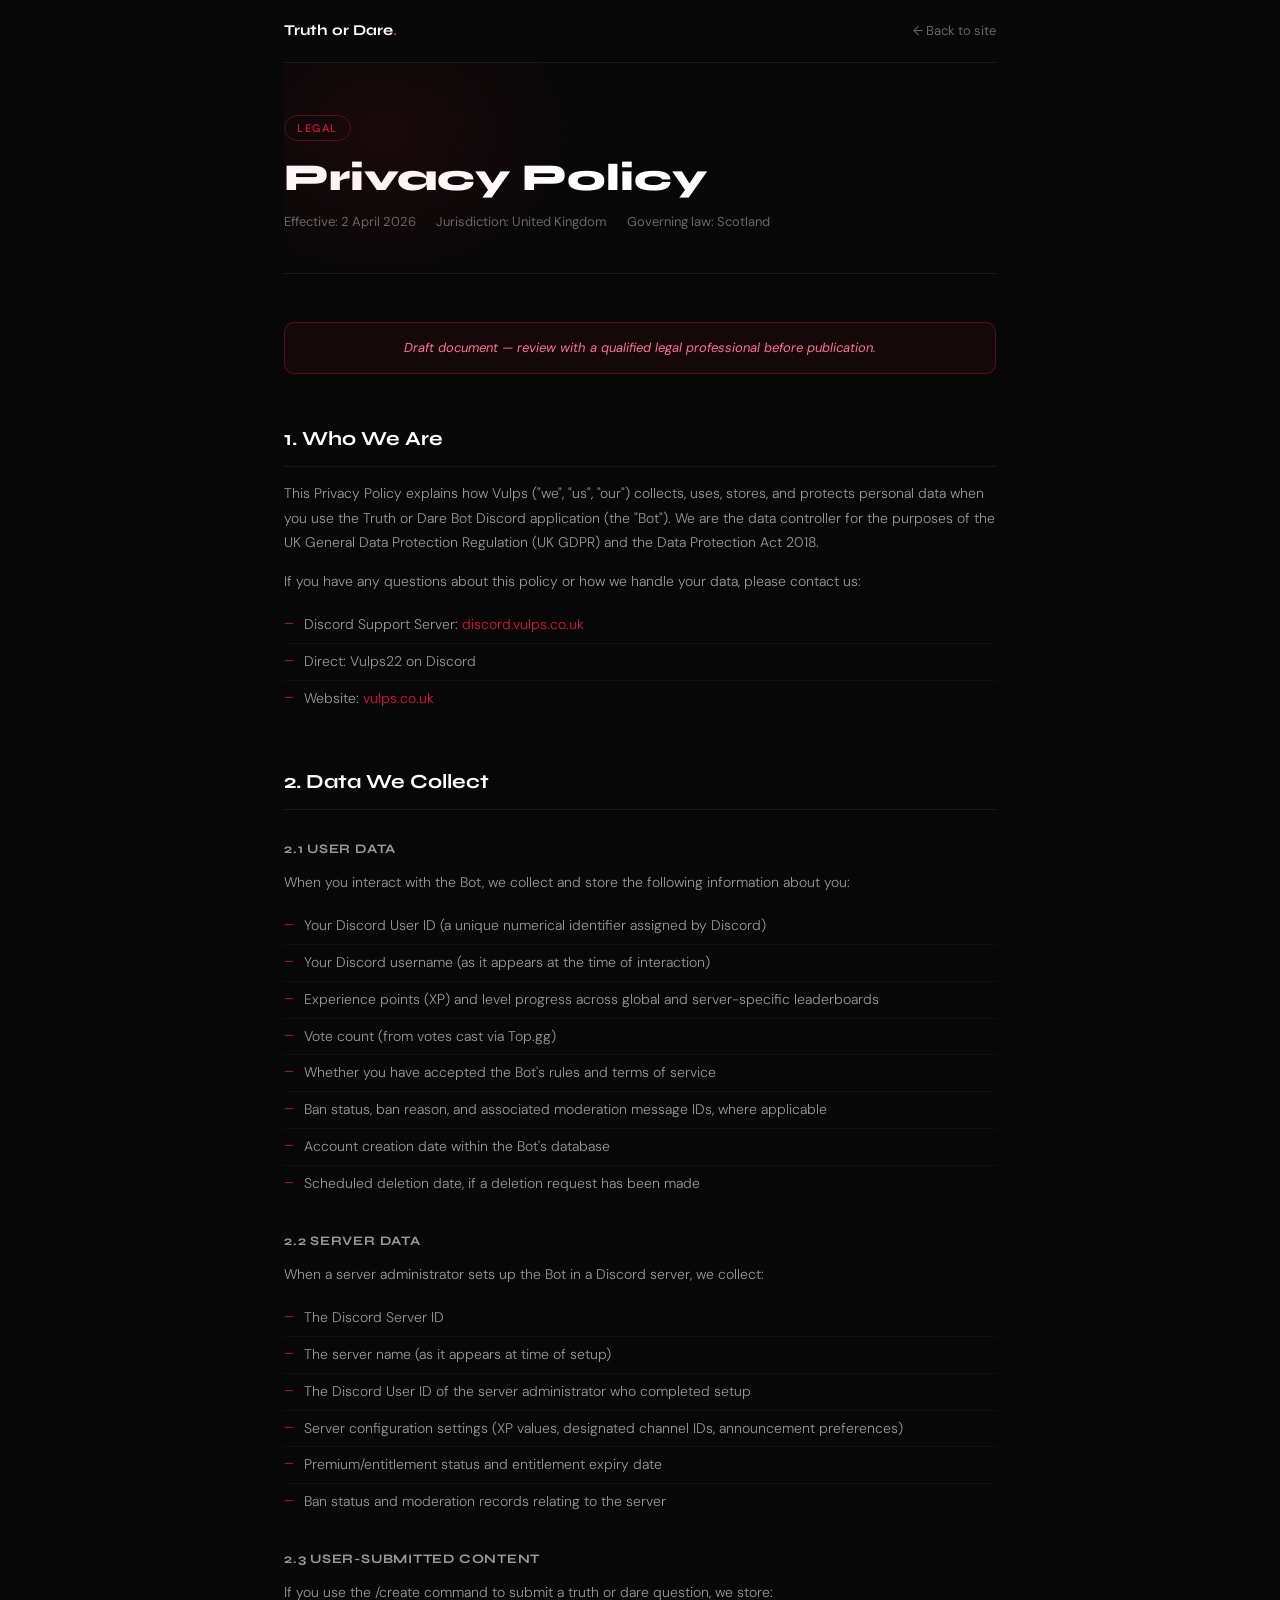
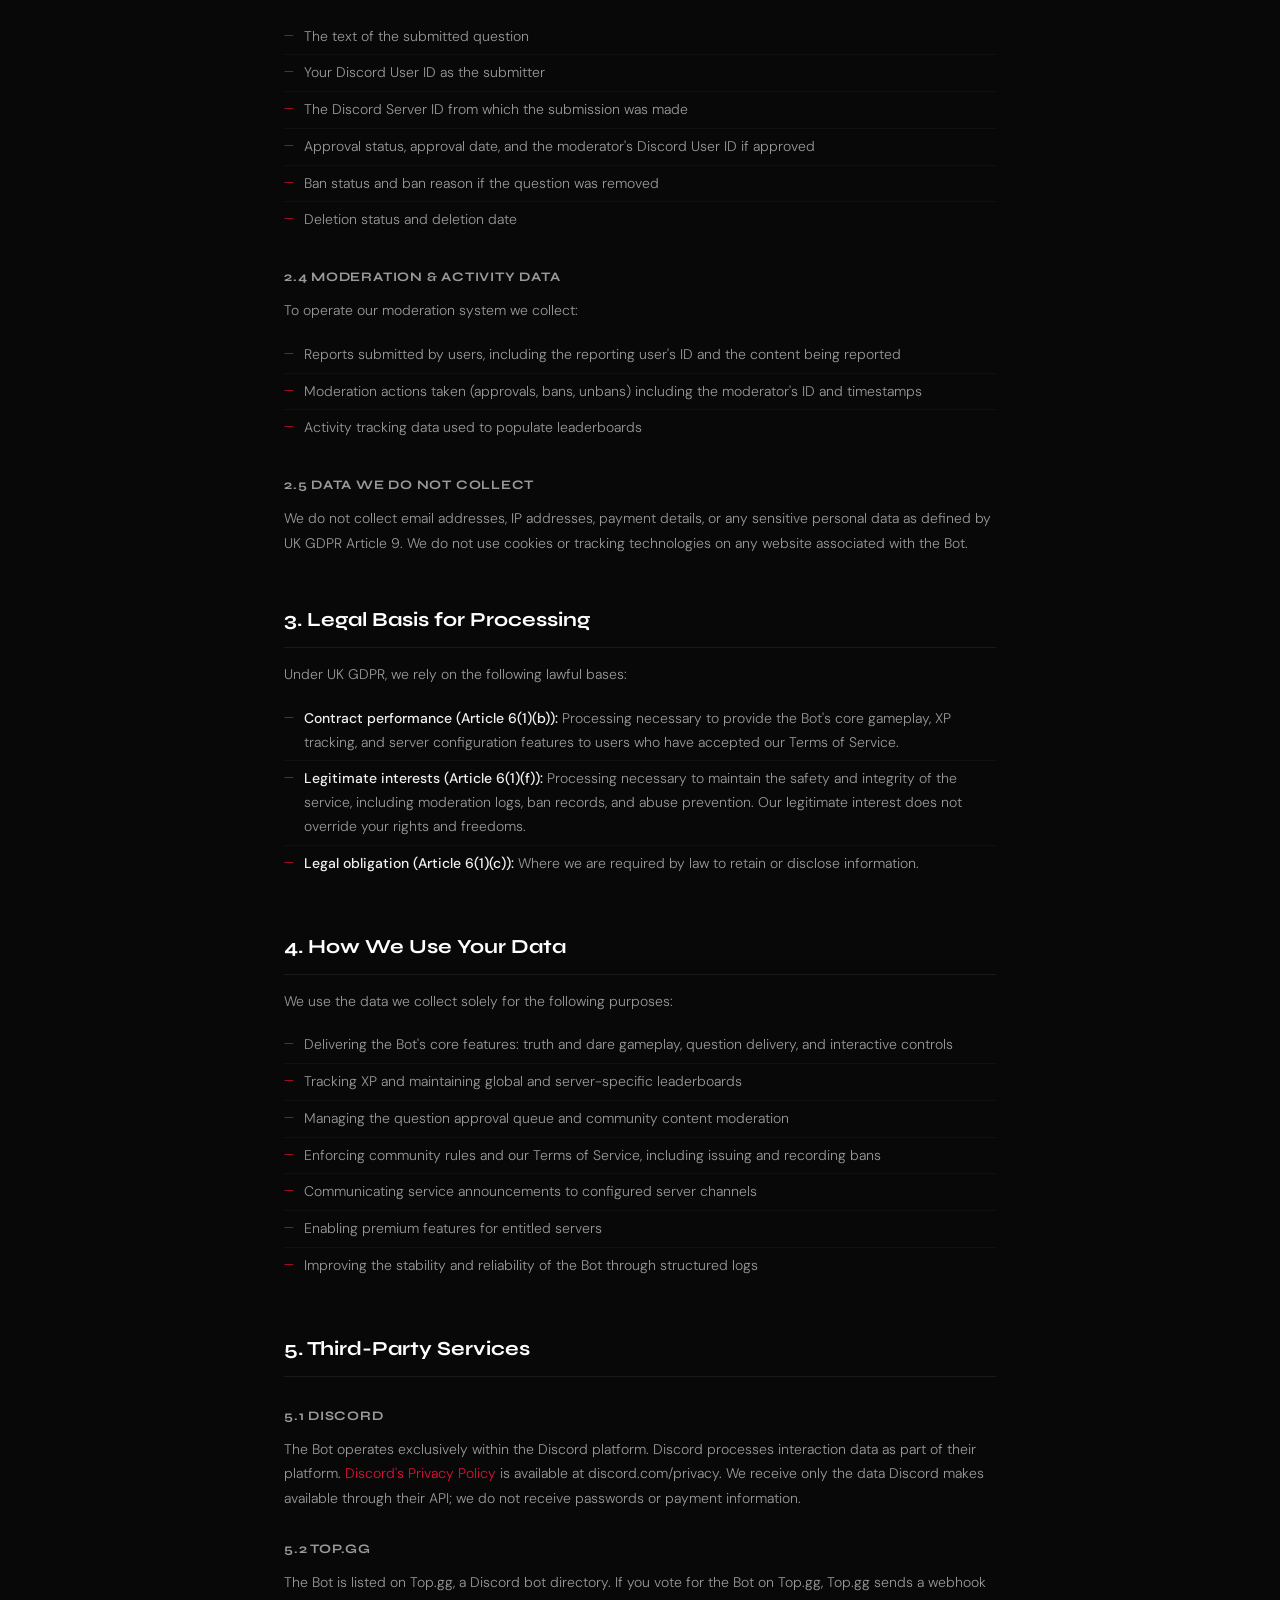
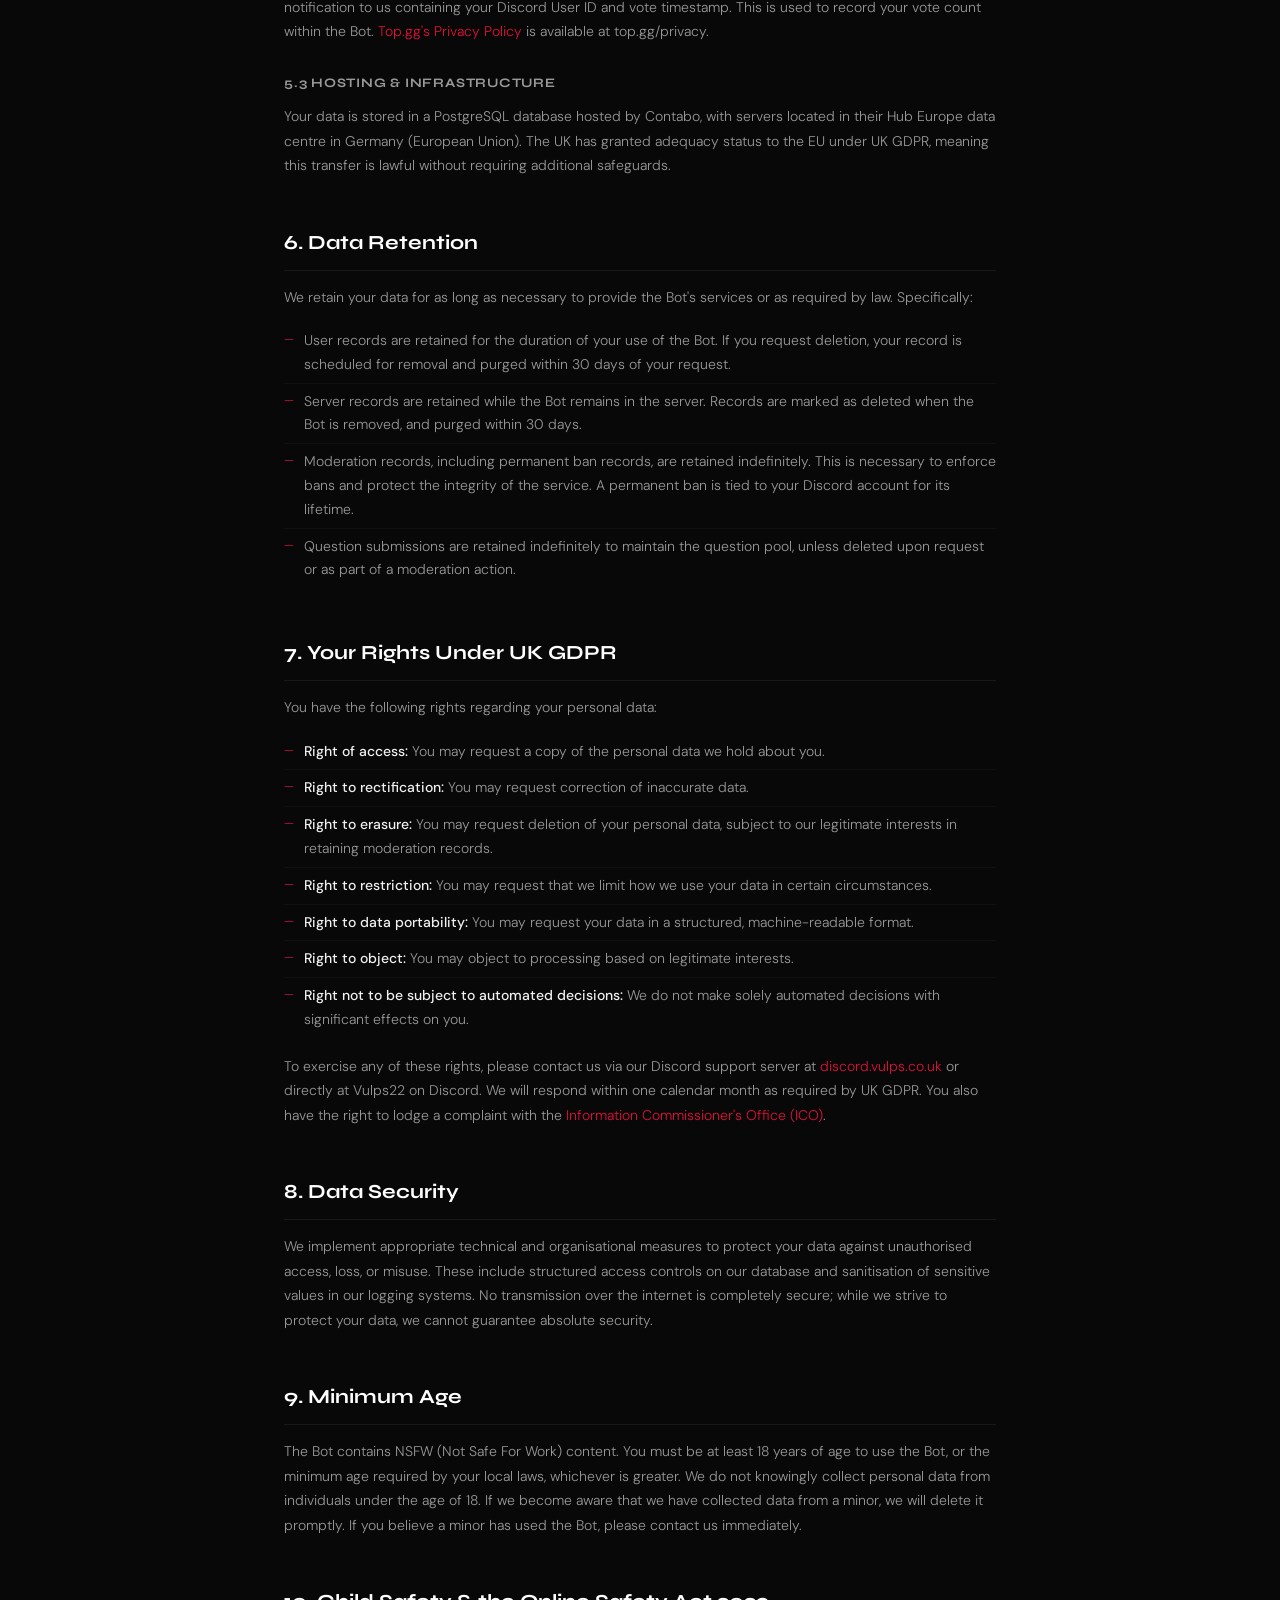
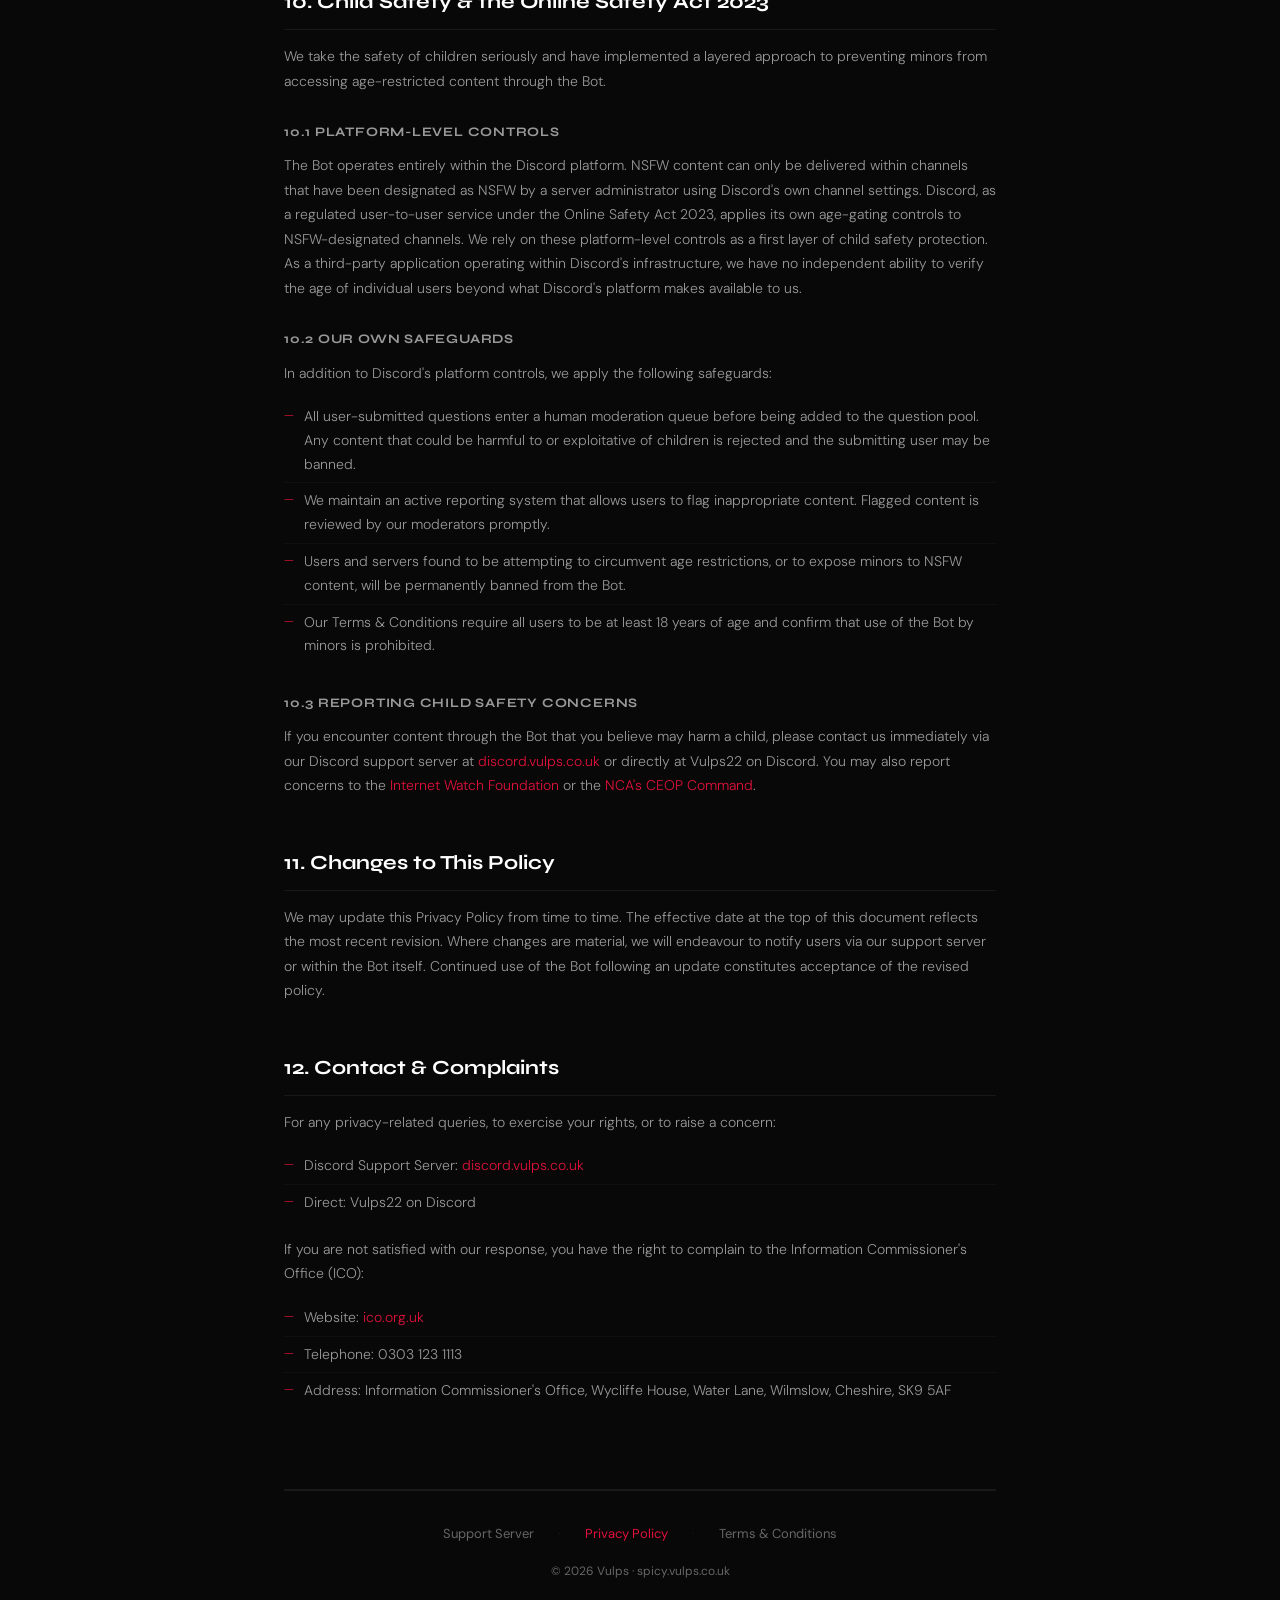
==== privacy.html @ c56537b2 "Create landing page" ====
<!DOCTYPE html>
<html lang="en">
<head>
<meta charset="UTF-8">
<meta name="viewport" content="width=device-width, initial-scale=1.0">
<title>Privacy Policy — Truth or Dare Bot</title>
<meta name="description" content="Privacy Policy for the Truth or Dare Bot Discord application. UK GDPR compliant.">
<link rel="canonical" href="https://spicy.vulps.co.uk/privacy">
<style>
@import url('https://fonts.googleapis.com/css2?family=Syne:wght@400;500;600;700;800&family=DM+Sans:ital,wght@0,300;0,400;0,500;1,300;1,400&display=swap');
:root {
  --red: #e0103a;
  --bg: #080808;
  --surface: #111111;
  --border: rgba(255,255,255,0.07);
  --border-hot: rgba(224,16,58,0.35);
  --text: #f0f0f0;
  --muted: #666;
  --muted2: #999;
}
* { box-sizing: border-box; margin: 0; padding: 0; }
body { background: var(--bg); color: var(--text); font-family: 'DM Sans', sans-serif; font-size: 15px; line-height: 1.7; -webkit-font-smoothing: antialiased; }
.wrap { max-width: 760px; margin: 0 auto; padding: 0 24px; }

/* ── NAV ─────────────────────────────── */
nav {
  border-bottom: 1px solid var(--border);
  padding: 18px 0;
  display: flex;
  align-items: center;
  justify-content: space-between;
}
.nav-brand { font-family: 'Syne', sans-serif; font-size: 15px; font-weight: 700; color: #fff; text-decoration: none; }
.nav-brand span { color: var(--red); }
.nav-back { font-size: 13px; color: var(--muted); text-decoration: none; transition: color 0.15s; }
.nav-back:hover { color: var(--red); }

/* ── PAGE HEADER ─────────────────────── */
.page-header {
  padding: 52px 0 40px;
  border-bottom: 1px solid var(--border);
  margin-bottom: 48px;
  position: relative;
  overflow: hidden;
}
.page-header::before {
  content: '';
  position: absolute;
  top: -80px; left: -100px;
  width: 400px; height: 300px;
  background: radial-gradient(ellipse, rgba(224,16,58,0.08) 0%, transparent 70%);
  pointer-events: none;
}
.page-eyebrow {
  display: inline-block;
  font-size: 11px;
  font-weight: 500;
  letter-spacing: 0.14em;
  text-transform: uppercase;
  color: var(--red);
  border: 1px solid var(--border-hot);
  padding: 3px 12px;
  border-radius: 20px;
  margin-bottom: 16px;
}
.page-header h1 {
  font-family: 'Syne', sans-serif;
  font-size: clamp(26px, 4vw, 38px);
  font-weight: 800;
  color: #fff;
  line-height: 1.1;
  margin-bottom: 12px;
}
.page-meta {
  display: flex;
  flex-wrap: wrap;
  gap: 8px 20px;
  font-size: 13px;
  color: var(--muted);
}
.page-meta span { display: flex; align-items: center; gap: 6px; }

/* ── POLICY CONTENT ──────────────────── */
.policy-body { padding-bottom: 64px; }

.policy-body h2 {
  font-family: 'Syne', sans-serif;
  font-size: 20px;
  font-weight: 700;
  color: #fff;
  margin: 48px 0 14px;
  padding-bottom: 10px;
  border-bottom: 1px solid var(--border);
}
.policy-body h3 {
  font-family: 'Syne', sans-serif;
  font-size: 15px;
  font-weight: 700;
  color: var(--muted2);
  margin: 28px 0 10px;
  text-transform: uppercase;
  letter-spacing: 0.06em;
  font-size: 13px;
}
.policy-body p {
  font-size: 14px;
  color: var(--muted2);
  line-height: 1.75;
  font-weight: 300;
  margin-bottom: 14px;
}
.policy-body ul {
  margin: 0 0 16px 0;
  padding: 0;
  list-style: none;
}
.policy-body ul li {
  font-size: 14px;
  color: var(--muted2);
  line-height: 1.7;
  font-weight: 300;
  padding: 6px 0 6px 20px;
  border-bottom: 1px solid rgba(255,255,255,0.03);
  position: relative;
}
.policy-body ul li:last-child { border-bottom: none; }
.policy-body ul li::before {
  content: '—';
  position: absolute;
  left: 0;
  color: var(--red);
  font-size: 12px;
}
.policy-body a { color: var(--red); text-decoration: none; }
.policy-body a:hover { text-decoration: underline; }
.policy-body strong { color: var(--text); font-weight: 500; }

.info-box {
  background: var(--surface);
  border: 1px solid var(--border);
  border-left: 3px solid var(--red);
  border-radius: 0 10px 10px 0;
  padding: 16px 20px;
  margin: 24px 0;
}
.info-box p { margin: 0; font-size: 13px; }

.draft-notice {
  background: rgba(224,16,58,0.06);
  border: 1px solid var(--border-hot);
  border-radius: 10px;
  padding: 14px 20px;
  margin-bottom: 40px;
  font-size: 13px;
  color: #ff7090;
  text-align: center;
  font-style: italic;
}

/* ── FOOTER ───────────────────────────── */
footer { border-top: 1px solid var(--border); padding: 32px 0; text-align: center; }
.footer-links { display: flex; justify-content: center; align-items: center; flex-wrap: wrap; gap: 8px 24px; margin-bottom: 16px; }
.footer-links a { font-size: 13px; color: var(--muted); text-decoration: none; transition: color 0.15s; }
.footer-links a:hover { color: var(--red); }
.footer-links a.active { color: var(--red); }
.footer-links .sep { color: var(--border); font-size: 13px; }
.footer-copy { font-size: 12px; color: var(--muted); }
.footer-copy a { color: var(--muted); text-decoration: none; }
.footer-copy a:hover { color: var(--red); }

@media (max-width: 640px) {
  .page-header { padding: 36px 0 28px; }
  .footer-links { gap: 8px 16px; }
}
</style>
</head>
<body>
<div class="wrap">

<nav>
  <a href="/" class="nav-brand">Truth or Dare<span>.</span></a>
  <a href="/" class="nav-back">← Back to site</a>
</nav>

<div class="page-header">
  <div class="page-eyebrow">Legal</div>
  <h1>Privacy Policy</h1>
  <div class="page-meta">
    <span>Effective: 2 April 2026</span>
    <span>Jurisdiction: United Kingdom</span>
    <span>Governing law: Scotland</span>
  </div>
</div>

<div class="policy-body">

  <div class="draft-notice">Draft document — review with a qualified legal professional before publication.</div>

  <h2>1. Who We Are</h2>
  <p>This Privacy Policy explains how Vulps ("we", "us", "our") collects, uses, stores, and protects personal data when you use the Truth or Dare Bot Discord application (the "Bot"). We are the data controller for the purposes of the UK General Data Protection Regulation (UK GDPR) and the Data Protection Act 2018.</p>
  <p>If you have any questions about this policy or how we handle your data, please contact us:</p>
  <ul>
    <li>Discord Support Server: <a href="https://discord.vulps.co.uk">discord.vulps.co.uk</a></li>
    <li>Direct: Vulps22 on Discord</li>
    <li>Website: <a href="https://vulps.co.uk">vulps.co.uk</a></li>
  </ul>

  <h2>2. Data We Collect</h2>

  <h3>2.1 User Data</h3>
  <p>When you interact with the Bot, we collect and store the following information about you:</p>
  <ul>
    <li>Your Discord User ID (a unique numerical identifier assigned by Discord)</li>
    <li>Your Discord username (as it appears at the time of interaction)</li>
    <li>Experience points (XP) and level progress across global and server-specific leaderboards</li>
    <li>Vote count (from votes cast via Top.gg)</li>
    <li>Whether you have accepted the Bot's rules and terms of service</li>
    <li>Ban status, ban reason, and associated moderation message IDs, where applicable</li>
    <li>Account creation date within the Bot's database</li>
    <li>Scheduled deletion date, if a deletion request has been made</li>
  </ul>

  <h3>2.2 Server Data</h3>
  <p>When a server administrator sets up the Bot in a Discord server, we collect:</p>
  <ul>
    <li>The Discord Server ID</li>
    <li>The server name (as it appears at time of setup)</li>
    <li>The Discord User ID of the server administrator who completed setup</li>
    <li>Server configuration settings (XP values, designated channel IDs, announcement preferences)</li>
    <li>Premium/entitlement status and entitlement expiry date</li>
    <li>Ban status and moderation records relating to the server</li>
  </ul>

  <h3>2.3 User-Submitted Content</h3>
  <p>If you use the /create command to submit a truth or dare question, we store:</p>
  <ul>
    <li>The text of the submitted question</li>
    <li>Your Discord User ID as the submitter</li>
    <li>The Discord Server ID from which the submission was made</li>
    <li>Approval status, approval date, and the moderator's Discord User ID if approved</li>
    <li>Ban status and ban reason if the question was removed</li>
    <li>Deletion status and deletion date</li>
  </ul>

  <h3>2.4 Moderation &amp; Activity Data</h3>
  <p>To operate our moderation system we collect:</p>
  <ul>
    <li>Reports submitted by users, including the reporting user's ID and the content being reported</li>
    <li>Moderation actions taken (approvals, bans, unbans) including the moderator's ID and timestamps</li>
    <li>Activity tracking data used to populate leaderboards</li>
  </ul>

  <h3>2.5 Data We Do Not Collect</h3>
  <p>We do not collect email addresses, IP addresses, payment details, or any sensitive personal data as defined by UK GDPR Article 9. We do not use cookies or tracking technologies on any website associated with the Bot.</p>

  <h2>3. Legal Basis for Processing</h2>
  <p>Under UK GDPR, we rely on the following lawful bases:</p>
  <ul>
    <li><strong>Contract performance (Article 6(1)(b)):</strong> Processing necessary to provide the Bot's core gameplay, XP tracking, and server configuration features to users who have accepted our Terms of Service.</li>
    <li><strong>Legitimate interests (Article 6(1)(f)):</strong> Processing necessary to maintain the safety and integrity of the service, including moderation logs, ban records, and abuse prevention. Our legitimate interest does not override your rights and freedoms.</li>
    <li><strong>Legal obligation (Article 6(1)(c)):</strong> Where we are required by law to retain or disclose information.</li>
  </ul>

  <h2>4. How We Use Your Data</h2>
  <p>We use the data we collect solely for the following purposes:</p>
  <ul>
    <li>Delivering the Bot's core features: truth and dare gameplay, question delivery, and interactive controls</li>
    <li>Tracking XP and maintaining global and server-specific leaderboards</li>
    <li>Managing the question approval queue and community content moderation</li>
    <li>Enforcing community rules and our Terms of Service, including issuing and recording bans</li>
    <li>Communicating service announcements to configured server channels</li>
    <li>Enabling premium features for entitled servers</li>
    <li>Improving the stability and reliability of the Bot through structured logs</li>
  </ul>

  <h2>5. Third-Party Services</h2>

  <h3>5.1 Discord</h3>
  <p>The Bot operates exclusively within the Discord platform. Discord processes interaction data as part of their platform. <a href="https://discord.com/privacy">Discord's Privacy Policy</a> is available at discord.com/privacy. We receive only the data Discord makes available through their API; we do not receive passwords or payment information.</p>

  <h3>5.2 Top.gg</h3>
  <p>The Bot is listed on Top.gg, a Discord bot directory. If you vote for the Bot on Top.gg, Top.gg sends a webhook notification to us containing your Discord User ID and vote timestamp. This is used to record your vote count within the Bot. <a href="https://top.gg/privacy">Top.gg's Privacy Policy</a> is available at top.gg/privacy.</p>

  <h3>5.3 Hosting &amp; Infrastructure</h3>
  <p>Your data is stored in a PostgreSQL database hosted by Contabo, with servers located in their Hub Europe data centre in Germany (European Union). The UK has granted adequacy status to the EU under UK GDPR, meaning this transfer is lawful without requiring additional safeguards.</p>

  <h2>6. Data Retention</h2>
  <p>We retain your data for as long as necessary to provide the Bot's services or as required by law. Specifically:</p>
  <ul>
    <li>User records are retained for the duration of your use of the Bot. If you request deletion, your record is scheduled for removal and purged within 30 days of your request.</li>
    <li>Server records are retained while the Bot remains in the server. Records are marked as deleted when the Bot is removed, and purged within 30 days.</li>
    <li>Moderation records, including permanent ban records, are retained indefinitely. This is necessary to enforce bans and protect the integrity of the service. A permanent ban is tied to your Discord account for its lifetime.</li>
    <li>Question submissions are retained indefinitely to maintain the question pool, unless deleted upon request or as part of a moderation action.</li>
  </ul>

  <h2>7. Your Rights Under UK GDPR</h2>
  <p>You have the following rights regarding your personal data:</p>
  <ul>
    <li><strong>Right of access:</strong> You may request a copy of the personal data we hold about you.</li>
    <li><strong>Right to rectification:</strong> You may request correction of inaccurate data.</li>
    <li><strong>Right to erasure:</strong> You may request deletion of your personal data, subject to our legitimate interests in retaining moderation records.</li>
    <li><strong>Right to restriction:</strong> You may request that we limit how we use your data in certain circumstances.</li>
    <li><strong>Right to data portability:</strong> You may request your data in a structured, machine-readable format.</li>
    <li><strong>Right to object:</strong> You may object to processing based on legitimate interests.</li>
    <li><strong>Right not to be subject to automated decisions:</strong> We do not make solely automated decisions with significant effects on you.</li>
  </ul>
  <p>To exercise any of these rights, please contact us via our Discord support server at <a href="https://discord.vulps.co.uk">discord.vulps.co.uk</a> or directly at Vulps22 on Discord. We will respond within one calendar month as required by UK GDPR. You also have the right to lodge a complaint with the <a href="https://ico.org.uk">Information Commissioner's Office (ICO)</a>.</p>

  <h2>8. Data Security</h2>
  <p>We implement appropriate technical and organisational measures to protect your data against unauthorised access, loss, or misuse. These include structured access controls on our database and sanitisation of sensitive values in our logging systems. No transmission over the internet is completely secure; while we strive to protect your data, we cannot guarantee absolute security.</p>

  <h2>9. Minimum Age</h2>
  <p>The Bot contains NSFW (Not Safe For Work) content. You must be at least 18 years of age to use the Bot, or the minimum age required by your local laws, whichever is greater. We do not knowingly collect personal data from individuals under the age of 18. If we become aware that we have collected data from a minor, we will delete it promptly. If you believe a minor has used the Bot, please contact us immediately.</p>

  <h2>10. Child Safety &amp; the Online Safety Act 2023</h2>
  <p>We take the safety of children seriously and have implemented a layered approach to preventing minors from accessing age-restricted content through the Bot.</p>

  <h3>10.1 Platform-Level Controls</h3>
  <p>The Bot operates entirely within the Discord platform. NSFW content can only be delivered within channels that have been designated as NSFW by a server administrator using Discord's own channel settings. Discord, as a regulated user-to-user service under the Online Safety Act 2023, applies its own age-gating controls to NSFW-designated channels. We rely on these platform-level controls as a first layer of child safety protection. As a third-party application operating within Discord's infrastructure, we have no independent ability to verify the age of individual users beyond what Discord's platform makes available to us.</p>

  <h3>10.2 Our Own Safeguards</h3>
  <p>In addition to Discord's platform controls, we apply the following safeguards:</p>
  <ul>
    <li>All user-submitted questions enter a human moderation queue before being added to the question pool. Any content that could be harmful to or exploitative of children is rejected and the submitting user may be banned.</li>
    <li>We maintain an active reporting system that allows users to flag inappropriate content. Flagged content is reviewed by our moderators promptly.</li>
    <li>Users and servers found to be attempting to circumvent age restrictions, or to expose minors to NSFW content, will be permanently banned from the Bot.</li>
    <li>Our Terms &amp; Conditions require all users to be at least 18 years of age and confirm that use of the Bot by minors is prohibited.</li>
  </ul>

  <h3>10.3 Reporting Child Safety Concerns</h3>
  <p>If you encounter content through the Bot that you believe may harm a child, please contact us immediately via our Discord support server at <a href="https://discord.vulps.co.uk">discord.vulps.co.uk</a> or directly at Vulps22 on Discord. You may also report concerns to the <a href="https://www.iwf.org.uk">Internet Watch Foundation</a> or the <a href="https://www.ceop.police.uk">NCA's CEOP Command</a>.</p>

  <h2>11. Changes to This Policy</h2>
  <p>We may update this Privacy Policy from time to time. The effective date at the top of this document reflects the most recent revision. Where changes are material, we will endeavour to notify users via our support server or within the Bot itself. Continued use of the Bot following an update constitutes acceptance of the revised policy.</p>

  <h2>12. Contact &amp; Complaints</h2>
  <p>For any privacy-related queries, to exercise your rights, or to raise a concern:</p>
  <ul>
    <li>Discord Support Server: <a href="https://discord.vulps.co.uk">discord.vulps.co.uk</a></li>
    <li>Direct: Vulps22 on Discord</li>
  </ul>
  <p>If you are not satisfied with our response, you have the right to complain to the Information Commissioner's Office (ICO):</p>
  <ul>
    <li>Website: <a href="https://ico.org.uk">ico.org.uk</a></li>
    <li>Telephone: 0303 123 1113</li>
    <li>Address: Information Commissioner's Office, Wycliffe House, Water Lane, Wilmslow, Cheshire, SK9 5AF</li>
  </ul>

</div><!-- /policy-body -->

<div style="height:1px;background:var(--border);"></div>

<footer>
  <div class="footer-links">
    <a href="https://discord.vulps.co.uk">Support Server</a>
    <span class="sep">·</span>
    <a href="/privacy" class="active">Privacy Policy</a>
    <span class="sep">·</span>
    <a href="/terms">Terms &amp; Conditions</a>
  </div>
  <div class="footer-copy">&copy; 2026 <a href="https://vulps.co.uk">Vulps</a> · <a href="https://spicy.vulps.co.uk">spicy.vulps.co.uk</a></div>
</footer>

</div><!-- /wrap -->
</body>
</html>
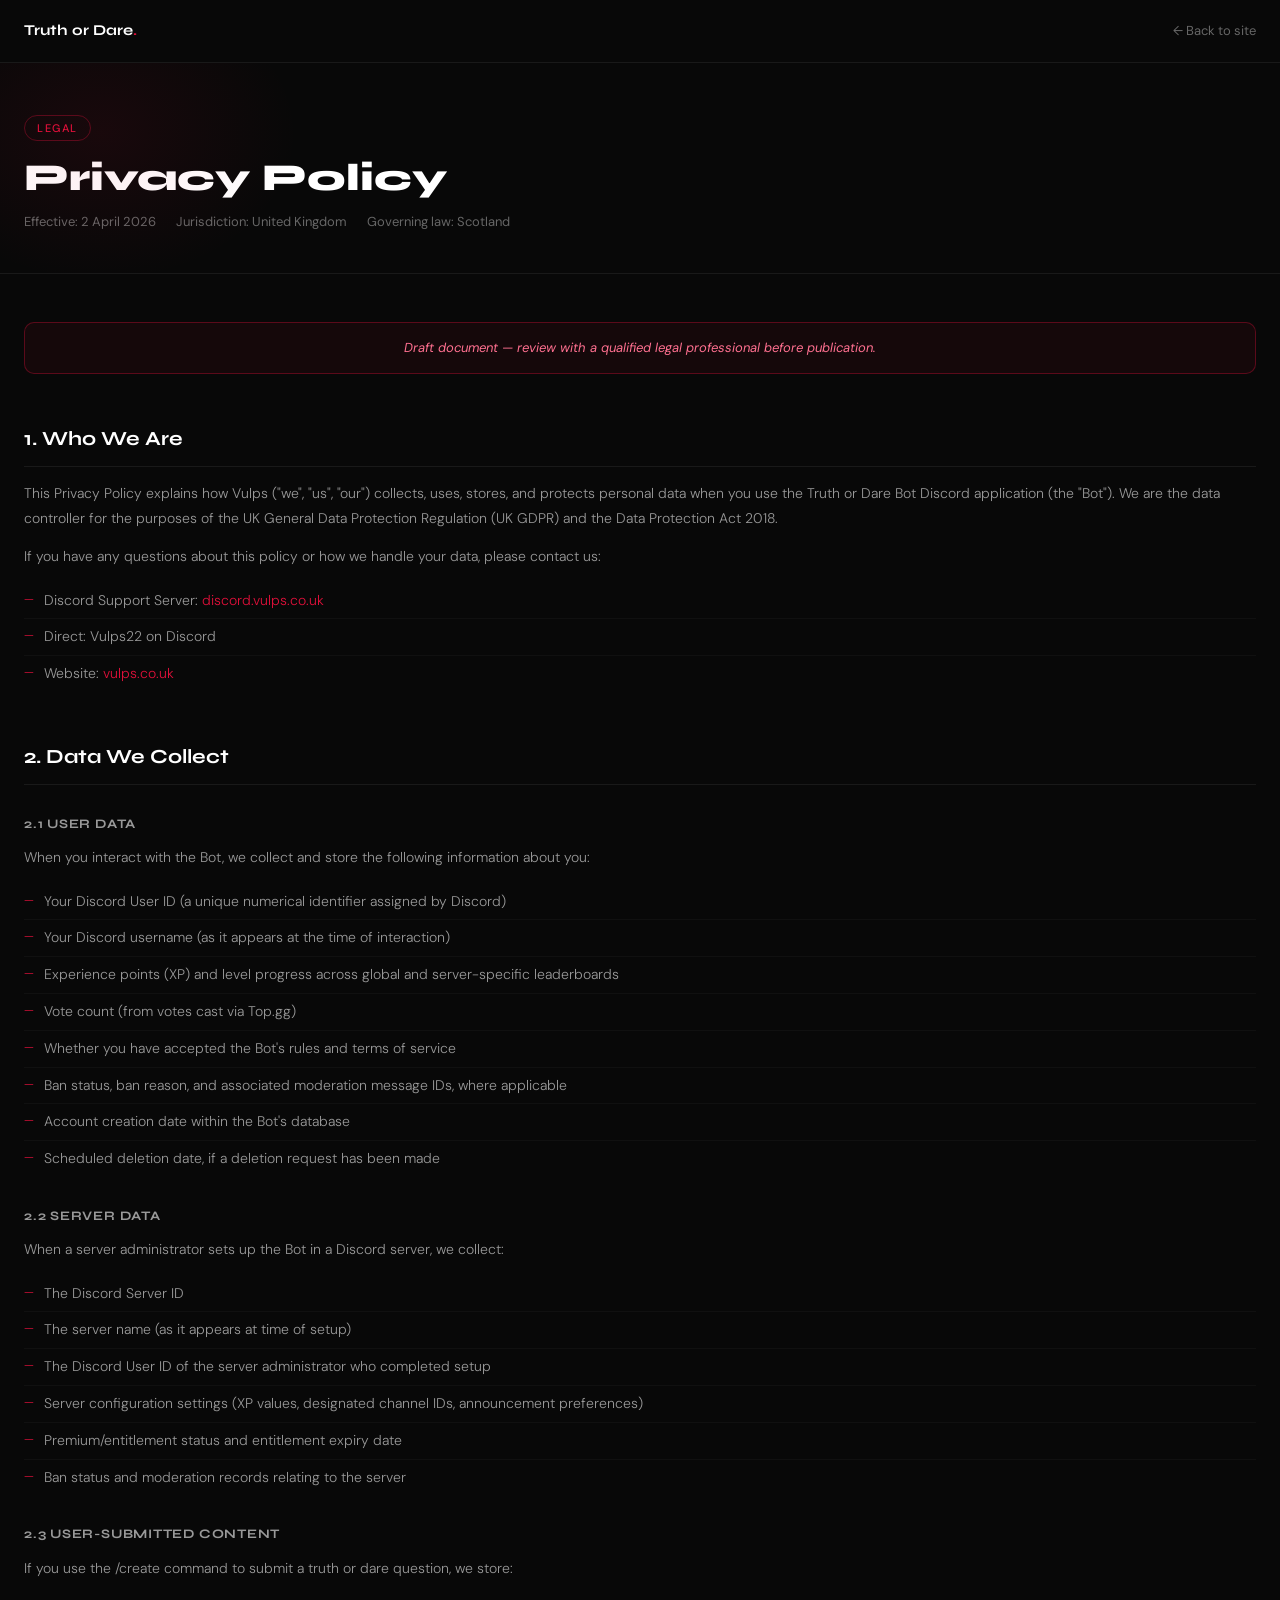
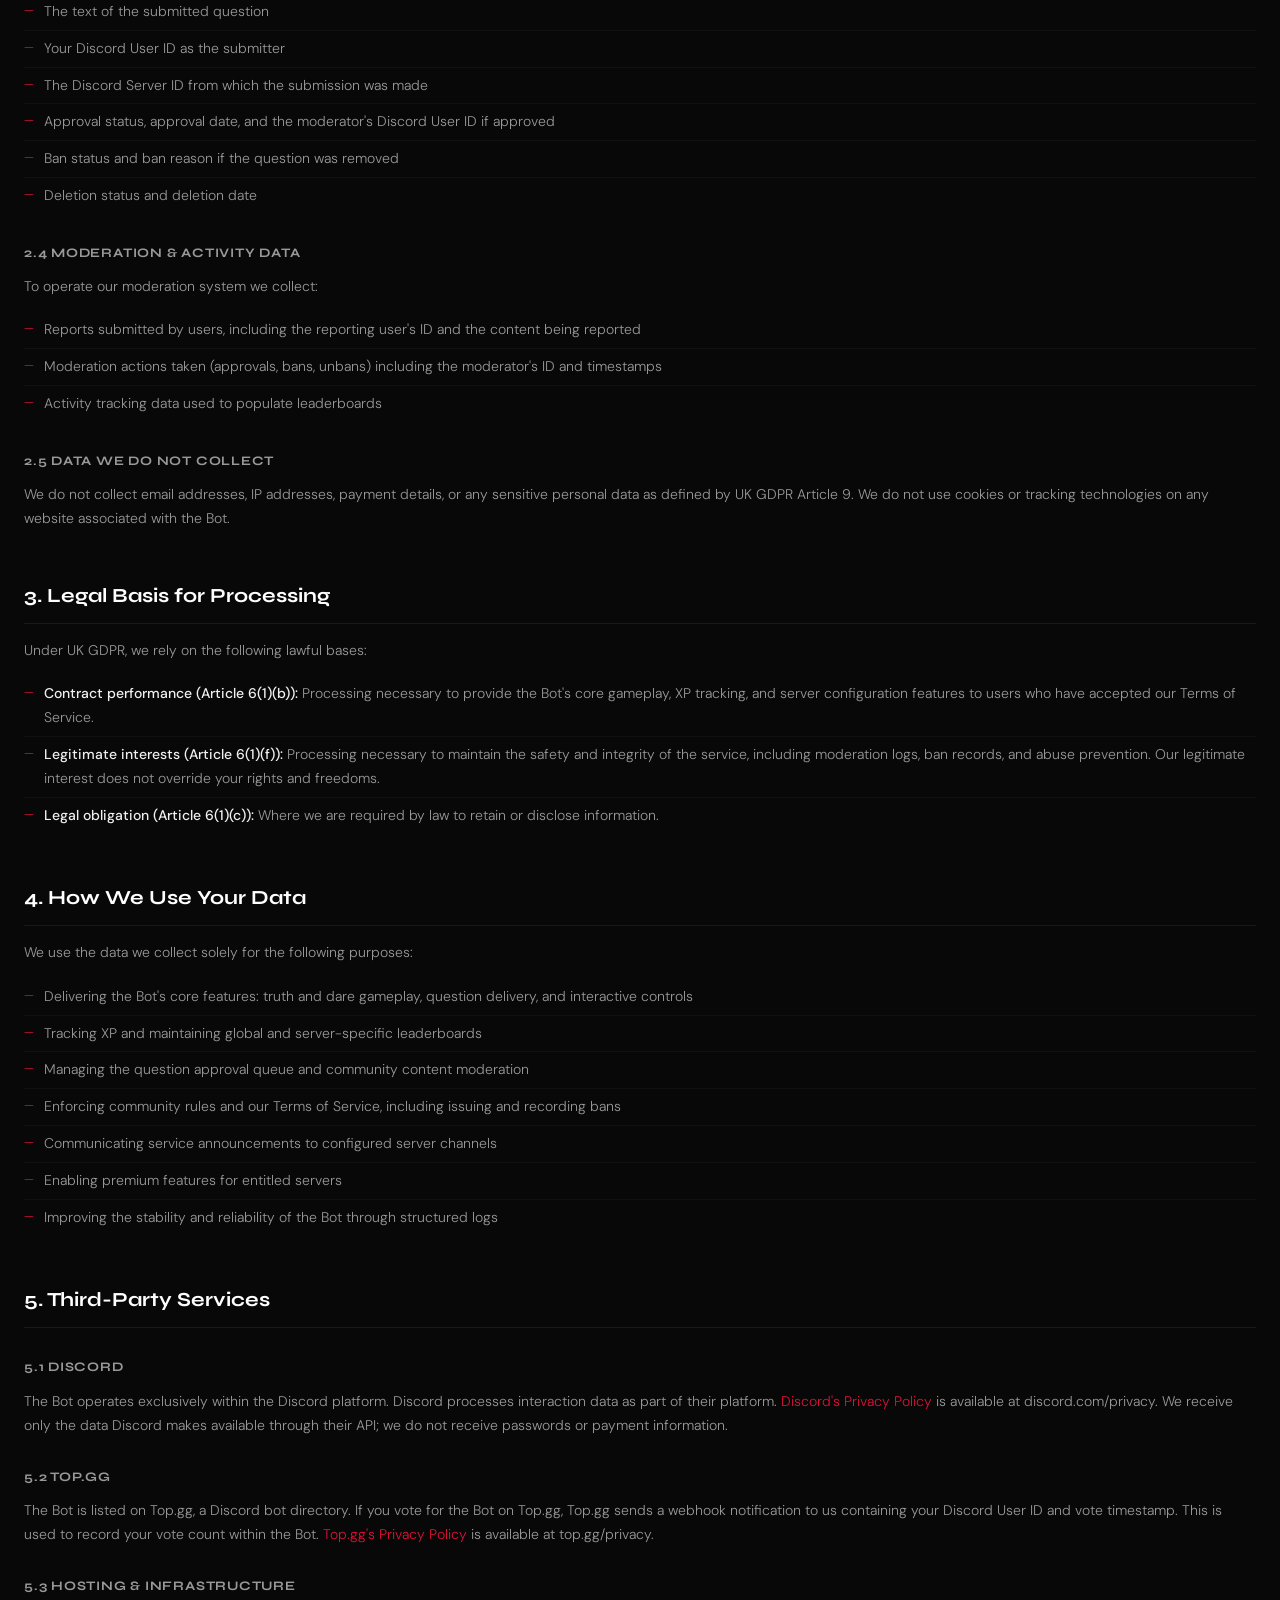
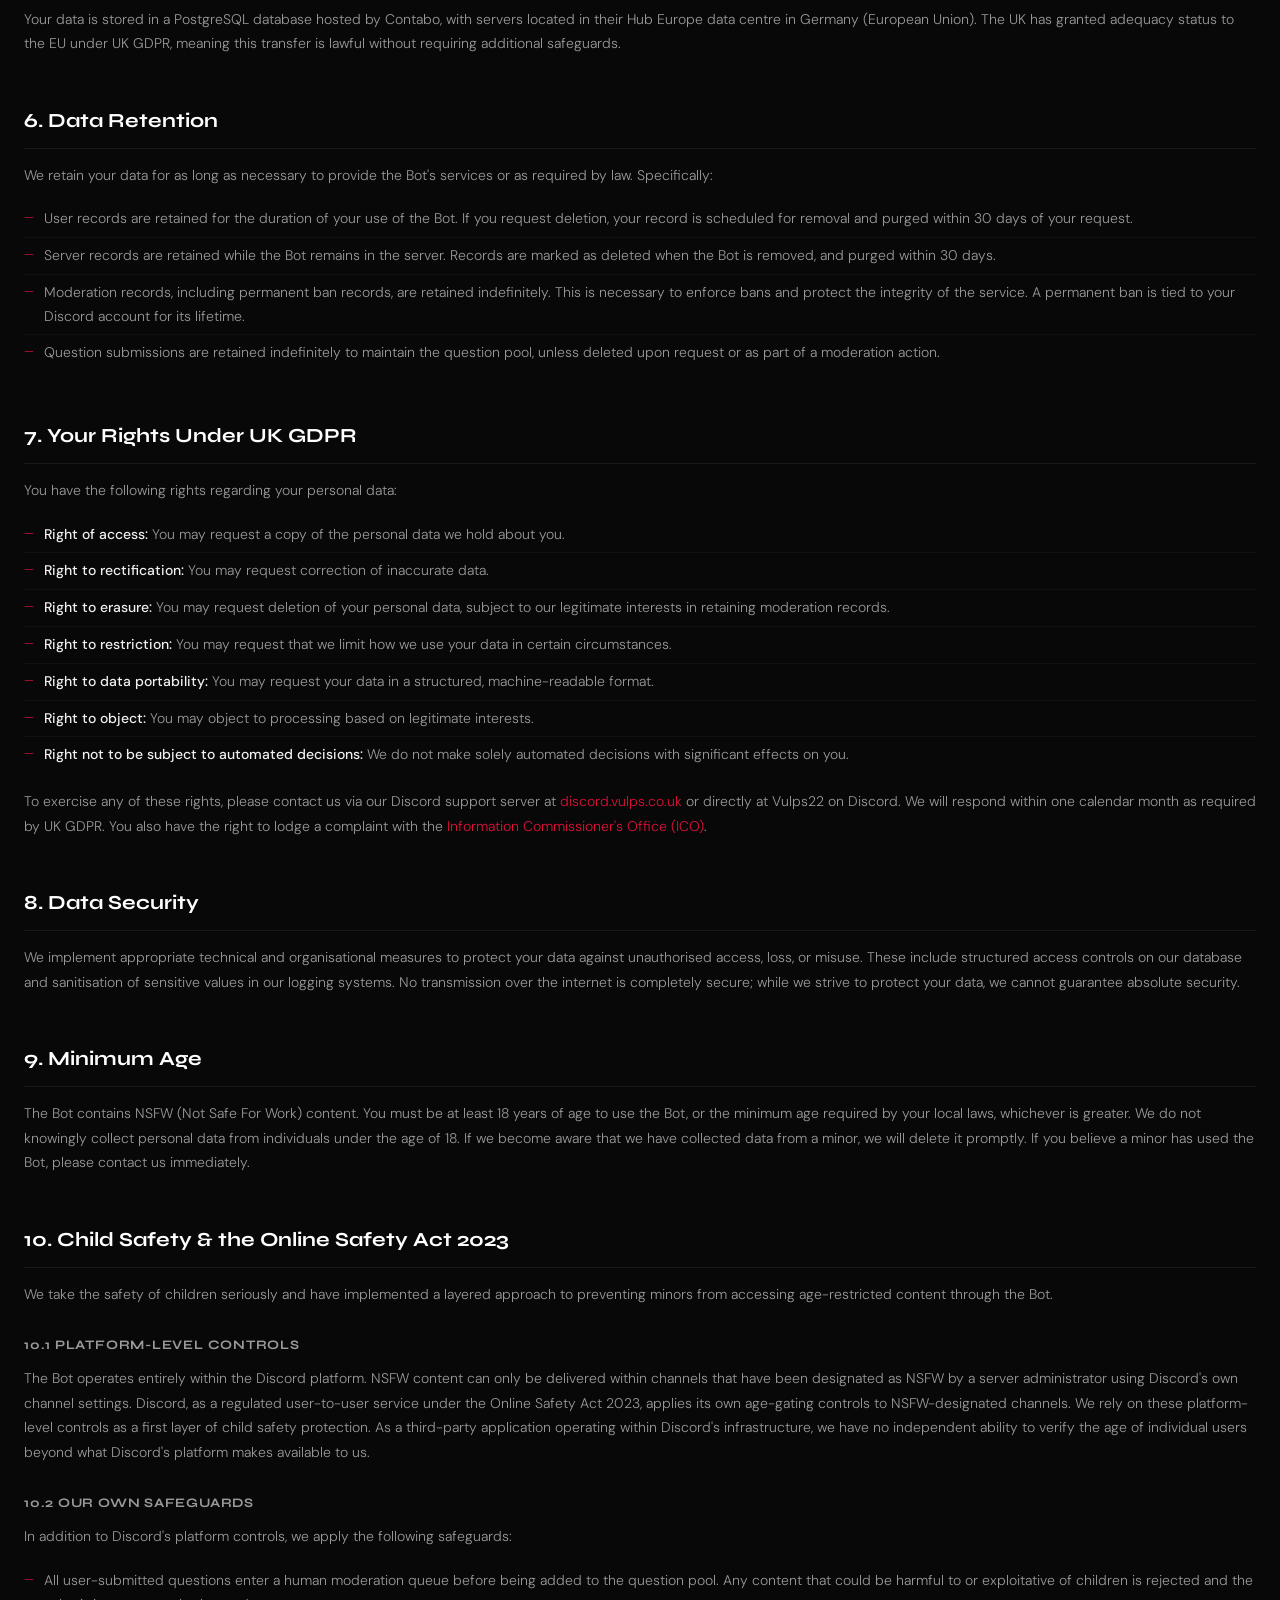
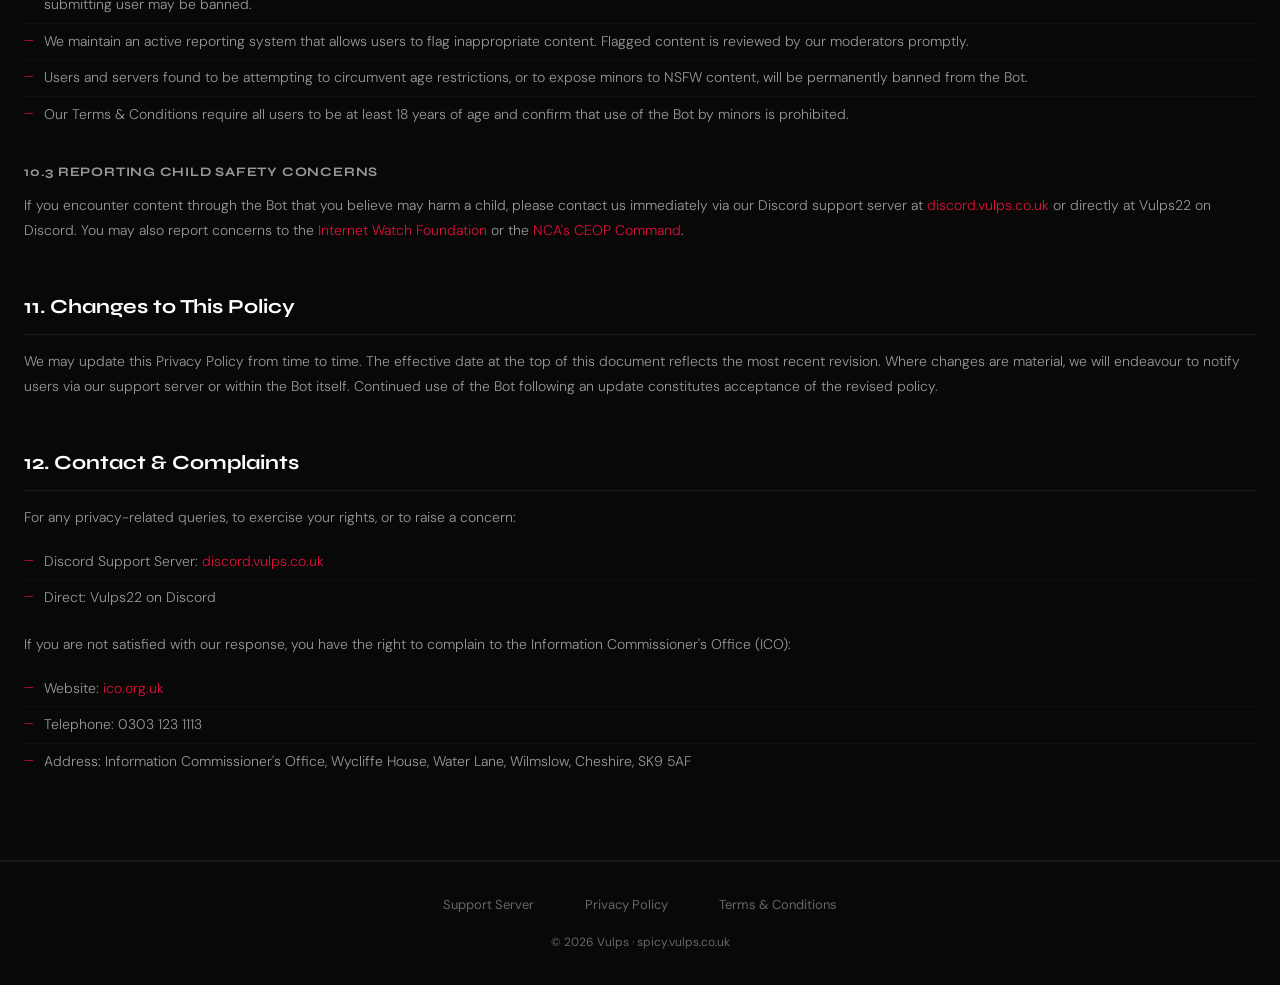
==== commit c7d3f8c0: "Cleanup code and style improvement" ====
--- a/privacy.html
+++ b/privacy.html
@@ -6,176 +6,10 @@
 <title>Privacy Policy — Truth or Dare Bot</title>
 <meta name="description" content="Privacy Policy for the Truth or Dare Bot Discord application. UK GDPR compliant.">
 <link rel="canonical" href="https://spicy.vulps.co.uk/privacy">
-<style>
-@import url('https://fonts.googleapis.com/css2?family=Syne:wght@400;500;600;700;800&family=DM+Sans:ital,wght@0,300;0,400;0,500;1,300;1,400&display=swap');
-:root {
-  --red: #e0103a;
-  --bg: #080808;
-  --surface: #111111;
-  --border: rgba(255,255,255,0.07);
-  --border-hot: rgba(224,16,58,0.35);
-  --text: #f0f0f0;
-  --muted: #666;
-  --muted2: #999;
-}
-* { box-sizing: border-box; margin: 0; padding: 0; }
-body { background: var(--bg); color: var(--text); font-family: 'DM Sans', sans-serif; font-size: 15px; line-height: 1.7; -webkit-font-smoothing: antialiased; }
-.wrap { max-width: 760px; margin: 0 auto; padding: 0 24px; }
-
-/* ── NAV ─────────────────────────────── */
-nav {
-  border-bottom: 1px solid var(--border);
-  padding: 18px 0;
-  display: flex;
-  align-items: center;
-  justify-content: space-between;
-}
-.nav-brand { font-family: 'Syne', sans-serif; font-size: 15px; font-weight: 700; color: #fff; text-decoration: none; }
-.nav-brand span { color: var(--red); }
-.nav-back { font-size: 13px; color: var(--muted); text-decoration: none; transition: color 0.15s; }
-.nav-back:hover { color: var(--red); }
-
-/* ── PAGE HEADER ─────────────────────── */
-.page-header {
-  padding: 52px 0 40px;
-  border-bottom: 1px solid var(--border);
-  margin-bottom: 48px;
-  position: relative;
-  overflow: hidden;
-}
-.page-header::before {
-  content: '';
-  position: absolute;
-  top: -80px; left: -100px;
-  width: 400px; height: 300px;
-  background: radial-gradient(ellipse, rgba(224,16,58,0.08) 0%, transparent 70%);
-  pointer-events: none;
-}
-.page-eyebrow {
-  display: inline-block;
-  font-size: 11px;
-  font-weight: 500;
-  letter-spacing: 0.14em;
-  text-transform: uppercase;
-  color: var(--red);
-  border: 1px solid var(--border-hot);
-  padding: 3px 12px;
-  border-radius: 20px;
-  margin-bottom: 16px;
-}
-.page-header h1 {
-  font-family: 'Syne', sans-serif;
-  font-size: clamp(26px, 4vw, 38px);
-  font-weight: 800;
-  color: #fff;
-  line-height: 1.1;
-  margin-bottom: 12px;
-}
-.page-meta {
-  display: flex;
-  flex-wrap: wrap;
-  gap: 8px 20px;
-  font-size: 13px;
-  color: var(--muted);
-}
-.page-meta span { display: flex; align-items: center; gap: 6px; }
-
-/* ── POLICY CONTENT ──────────────────── */
-.policy-body { padding-bottom: 64px; }
-
-.policy-body h2 {
-  font-family: 'Syne', sans-serif;
-  font-size: 20px;
-  font-weight: 700;
-  color: #fff;
-  margin: 48px 0 14px;
-  padding-bottom: 10px;
-  border-bottom: 1px solid var(--border);
-}
-.policy-body h3 {
-  font-family: 'Syne', sans-serif;
-  font-size: 15px;
-  font-weight: 700;
-  color: var(--muted2);
-  margin: 28px 0 10px;
-  text-transform: uppercase;
-  letter-spacing: 0.06em;
-  font-size: 13px;
-}
-.policy-body p {
-  font-size: 14px;
-  color: var(--muted2);
-  line-height: 1.75;
-  font-weight: 300;
-  margin-bottom: 14px;
-}
-.policy-body ul {
-  margin: 0 0 16px 0;
-  padding: 0;
-  list-style: none;
-}
-.policy-body ul li {
-  font-size: 14px;
-  color: var(--muted2);
-  line-height: 1.7;
-  font-weight: 300;
-  padding: 6px 0 6px 20px;
-  border-bottom: 1px solid rgba(255,255,255,0.03);
-  position: relative;
-}
-.policy-body ul li:last-child { border-bottom: none; }
-.policy-body ul li::before {
-  content: '—';
-  position: absolute;
-  left: 0;
-  color: var(--red);
-  font-size: 12px;
-}
-.policy-body a { color: var(--red); text-decoration: none; }
-.policy-body a:hover { text-decoration: underline; }
-.policy-body strong { color: var(--text); font-weight: 500; }
-
-.info-box {
-  background: var(--surface);
-  border: 1px solid var(--border);
-  border-left: 3px solid var(--red);
-  border-radius: 0 10px 10px 0;
-  padding: 16px 20px;
-  margin: 24px 0;
-}
-.info-box p { margin: 0; font-size: 13px; }
-
-.draft-notice {
-  background: rgba(224,16,58,0.06);
-  border: 1px solid var(--border-hot);
-  border-radius: 10px;
-  padding: 14px 20px;
-  margin-bottom: 40px;
-  font-size: 13px;
-  color: #ff7090;
-  text-align: center;
-  font-style: italic;
-}
-
-/* ── FOOTER ───────────────────────────── */
-footer { border-top: 1px solid var(--border); padding: 32px 0; text-align: center; }
-.footer-links { display: flex; justify-content: center; align-items: center; flex-wrap: wrap; gap: 8px 24px; margin-bottom: 16px; }
-.footer-links a { font-size: 13px; color: var(--muted); text-decoration: none; transition: color 0.15s; }
-.footer-links a:hover { color: var(--red); }
-.footer-links a.active { color: var(--red); }
-.footer-links .sep { color: var(--border); font-size: 13px; }
-.footer-copy { font-size: 12px; color: var(--muted); }
-.footer-copy a { color: var(--muted); text-decoration: none; }
-.footer-copy a:hover { color: var(--red); }
-
-@media (max-width: 640px) {
-  .page-header { padding: 36px 0 28px; }
-  .footer-links { gap: 8px 16px; }
-}
-</style>
+<link rel="stylesheet" href="styles.css">
 </head>
 <body>
-<div class="wrap">
+<div class="policy-wrap">
 
 <nav>
   <a href="/" class="nav-brand">Truth or Dare<span>.</span></a>
@@ -348,7 +182,7 @@
 
 </div><!-- /policy-body -->
 
-<div style="height:1px;background:var(--border);"></div>
+<div class="divider"></div>
 
 <footer>
   <div class="footer-links">
--- a/styles.css
+++ b/styles.css
@@ -0,0 +1,376 @@
+@import url('https://fonts.googleapis.com/css2?family=Syne:wght@400;500;600;700;800&family=DM+Sans:ital,wght@0,300;0,400;0,500;1,300;1,400&display=swap');
+:root {
+  --red: #e0103a;
+  --red-dim: #8a0a22;
+  --red-glow: rgba(224,16,58,0.18);
+  --bg: #080808;
+  --surface: #111111;
+  --surface2: #161616;
+  --border: rgba(255,255,255,0.07);
+  --border-hot: rgba(224,16,58,0.35);
+  --text: #f0f0f0;
+  --muted: #666;
+  --muted2: #999;
+  --mono: 'DM Sans', monospace;
+}
+* { box-sizing: border-box; margin: 0; padding: 0; }
+body {
+  background: var(--bg);
+  color: var(--text);
+  font-family: 'DM Sans', sans-serif;
+  font-size: 15px;
+  line-height: 1.7;
+  -webkit-font-smoothing: antialiased;
+}
+.wrap { max-width: 100vw; margin: 0 auto; padding: 0; }
+.policy-wrap { max-width: 100vw; margin: 0 auto; padding: 0;}
+
+/* ── HERO ─────────────────────────────── */
+.hero {
+  padding: 60px 0 52px;
+  text-align: center;
+  position: relative;
+  overflow: hidden;
+}
+.hero::before {
+  content: '';
+  position: absolute;
+  top: -80px; left: 50%; transform: translateX(-50%);
+  width: 600px; height: 400px;
+  background: radial-gradient(ellipse, rgba(224,16,58,0.12) 0%, transparent 70%);
+  pointer-events: none;
+}
+.eyebrow {
+  display: inline-block;
+  font-family: 'DM Sans', sans-serif;
+  font-size: 11px;
+  font-weight: 500;
+  letter-spacing: 0.14em;
+  text-transform: uppercase;
+  color: var(--red);
+  border: 1px solid var(--border-hot);
+  padding: 4px 14px;
+  border-radius: 20px;
+  margin-bottom: 20px;
+}
+.hero h1 {
+  font-family: 'Syne', sans-serif;
+  font-size: clamp(32px, 5vw, 52px);
+  font-weight: 800;
+  line-height: 1.1;
+  letter-spacing: -0.02em;
+  color: #fff;
+  max-width: 700px;
+  margin: 0 auto 16px;
+}
+.hero h1 em { font-style: normal; color: var(--red); }
+.hero-sub {
+  color: var(--muted2);
+  font-size: 16px;
+  max-width: 480px;
+  margin: 0 auto 28px;
+  font-weight: 300;
+}
+.stat-row {
+  display: flex;
+  justify-content: center;
+  gap: 0;
+  margin-bottom: 32px;
+  flex-wrap: wrap;
+}
+.stat { padding: 10px 24px; border-right: 1px solid var(--border); text-align: center; }
+.stat:last-child { border-right: none; }
+.stat .n { font-family: 'Syne', sans-serif; font-size: 22px; font-weight: 700; color: #fff; line-height: 1; }
+.stat .l { font-size: 11px; color: var(--muted); text-transform: uppercase; letter-spacing: 0.08em; margin-top: 3px; }
+.pill-row { display: flex; flex-wrap: wrap; gap: 8px; justify-content: center; }
+.pill { font-size: 12px; padding: 5px 14px; border-radius: 20px; border: 1px solid var(--border); color: var(--muted2); font-weight: 400; }
+.pill.hot { border-color: var(--border-hot); color: #ff5577; background: rgba(224,16,58,0.08); }
+
+/* ── DIVIDER ──────────────────────────── */
+.divider { height: 1px; background: var(--border); margin: 0; }
+
+/* ── CMD TABLE ────────────────────────── */
+.cmd-section { padding: 48px 33vw 40px; }
+.section-label {
+  font-family: 'Syne', sans-serif;
+  font-size: 11px;
+  font-weight: 600;
+  letter-spacing: 0.12em;
+  text-transform: uppercase;
+  color: var(--red);
+  margin-bottom: 20px;
+}
+.section-label.spaced { margin-top: 40px; }
+.cmd-table { width: 100%; border: 1px solid var(--border); border-radius: 12px; overflow: hidden; }
+.cmd-row {
+  display: grid;
+  grid-template-columns: 130px 1fr;
+  padding: 14px 20px;
+  border-bottom: 1px solid var(--border);
+  align-items: center;
+  transition: background 0.15s;
+}
+.cmd-row:last-child { border-bottom: none; }
+.cmd-row:hover { background: rgba(255,255,255,0.03); }
+.cmd-name { font-family: 'DM Sans', monospace; font-size: 14px; font-weight: 500; color: var(--red); letter-spacing: 0.02em; }
+.cmd-desc { font-size: 14px; color: var(--muted2); font-weight: 300; }
+
+/* ── FEATURES ─────────────────────────── */
+.features { padding: 8px 25vw 48px; }
+.features-grid { display: grid; grid-template-columns: 1fr 1fr; gap: 2vw; }
+.feat-card {
+  background: var(--surface);
+  border: 1px solid var(--border);
+  border-radius: 14px;
+  padding: 28px;
+  position: relative;
+  overflow: hidden;
+  transition: border-color 0.2s;
+}
+.feat-card:hover { border-color: var(--border-hot); }
+.feat-card::after { content: ''; position: absolute; top: 0; left: 0; right: 0; height: 2px; background: var(--red); opacity: 0; transition: opacity 0.2s; }
+.feat-card:hover::after { opacity: 1; }
+.feat-num { font-family: 'Syne', sans-serif; font-size: 40px; font-weight: 800; color: var(--red); line-height: 1; margin-bottom: 4px; opacity: 0.85; }
+.feat-label { font-size: 11px; text-transform: uppercase; letter-spacing: 0.1em; color: var(--muted); margin-bottom: 12px; }
+.feat-card h3 { font-family: 'Syne', sans-serif; font-size: 17px; font-weight: 700; color: #fff; margin-bottom: 8px; line-height: 1.3; }
+.feat-card p { font-size: 14px; color: var(--muted2); line-height: 1.65; font-weight: 300; }
+.feat-card p strong { color: var(--muted2); font-weight: 500; }
+.tag { display: inline-block; font-family: 'DM Sans', monospace; font-size: 12px; color: #ff7090; background: rgba(224,16,58,0.12); border: 1px solid rgba(224,16,58,0.2); padding: 1px 7px; border-radius: 4px; }
+
+/* ── HOW IT WORKS ─────────────────────── */
+.how { padding: 8px 25vw 48px; }
+.how-steps { display: grid; grid-template-columns: repeat(3, 1fr); gap: 12px; }
+.step { padding: 20px; border: 1px solid var(--border); border-radius: 14px; }
+.step-num { font-family: 'Syne', sans-serif; font-size: 11px; font-weight: 700; letter-spacing: 0.1em; color: var(--muted); text-transform: uppercase; margin-bottom: 8px; }
+.step h4 { font-family: 'Syne', sans-serif; font-size: 15px; font-weight: 700; color: #fff; margin-bottom: 6px; }
+.step p { font-size: 13px; color: var(--muted2); line-height: 1.6; font-weight: 300; }
+
+/* ── SCORING ──────────────────────────── */
+.scoring { padding: 8px 25vw 48px; }
+.score-grid { display: grid; grid-template-columns: 1fr 1fr; gap: 12px; margin-bottom: 12px; }
+.score-card { padding: 18px 20px; border-radius: 12px; border: 1px solid var(--border); }
+.score-card.pass { background: rgba(0,180,100,0.06); border-color: rgba(0,200,110,0.2); }
+.score-card.fail { background: rgba(224,16,58,0.06); border-color: rgba(224,16,58,0.2); }
+.score-card .sc-label { font-size: 11px; text-transform: uppercase; letter-spacing: 0.1em; margin-bottom: 6px; }
+.score-card.pass .sc-label { color: #3dba7a; }
+.score-card.fail .sc-label { color: #e0103a; }
+.score-card h4 { font-family: 'Syne', sans-serif; font-size: 16px; font-weight: 700; margin-bottom: 6px; color: #fff; }
+.score-card p { font-size: 13px; color: var(--muted2); line-height: 1.5; font-weight: 300; }
+.leaderboard-note { background: var(--surface); border: 1px solid var(--border); border-radius: 12px; padding: 18px 22px; display: flex; align-items: center; gap: 16px; }
+.lb-icon { font-family: 'Syne', sans-serif; font-size: 28px; font-weight: 800; color: var(--red); min-width: 60px; padding-right: 8px; }
+.leaderboard-note p { font-size: 14px; color: var(--muted2); font-weight: 300; }
+.leaderboard-note p strong { color: var(--text); font-weight: 500; }
+
+/* ── CREATION ─────────────────────────── */
+.creation { padding: 8px 25vw 48px; }
+.creation-inner { background: var(--surface); border: 1px solid var(--border); border-radius: 14px; padding: 32px; }
+.creation-inner h3 { font-family: 'Syne', sans-serif; font-size: 20px; font-weight: 800; color: #fff; margin-bottom: 10px; }
+.creation-inner > p { font-size: 14px; color: var(--muted2); font-weight: 300; max-width: 560px; margin-bottom: 24px; line-height: 1.7; }
+.creation-steps { display: grid; grid-template-columns: repeat(4, 1fr); gap: 0; border: 1px solid var(--border); border-radius: 10px; overflow: hidden; }
+.cs { padding: 14px 16px; border-right: 1px solid var(--border); }
+.cs:last-child { border-right: none; }
+.cs-step { font-size: 10px; text-transform: uppercase; letter-spacing: 0.1em; color: var(--muted); margin-bottom: 6px; }
+.cs h5 { font-family: 'Syne', sans-serif; font-size: 13px; font-weight: 700; color: #fff; margin-bottom: 6px; line-height: 1.3; }
+.cs p { font-size: 12px; color: var(--muted); line-height: 1.55; font-weight: 300; }
+
+/* ── CTA ──────────────────────────────── */
+.cta-block { padding: 48px 0 40px; text-align: center; position: relative; overflow: hidden; }
+.cta-block::before { content: ''; position: absolute; bottom: -100px; left: 50%; transform: translateX(-50%); width: 500px; height: 300px; background: radial-gradient(ellipse, rgba(224,16,58,0.1) 0%, transparent 70%); pointer-events: none; }
+.cta-block h2 { font-family: 'Syne', sans-serif; font-size: 28px; font-weight: 800; color: #fff; margin-bottom: 10px; }
+.cta-block p { font-size: 15px; color: var(--muted2); margin-bottom: 24px; font-weight: 300; }
+.cta-btn { display: inline-block; background: var(--red); color: #fff; font-family: 'Syne', sans-serif; font-size: 15px; font-weight: 700; padding: 13px 36px; border-radius: 10px; text-decoration: none; letter-spacing: 0.02em; transition: background 0.15s, transform 0.1s; }
+.cta-btn:hover { background: #c40d32; transform: translateY(-1px); }
+.premium-note { display: inline-block; font-size: 12px; color: var(--muted); margin-top: 14px; border: 1px solid var(--border); padding: 4px 14px; border-radius: 20px; }
+
+/* ── FOOTER ───────────────────────────── */
+footer {
+  border-top: 1px solid var(--border);
+  padding: 32px 0;
+  text-align: center;
+}
+.footer-links {
+  display: flex;
+  justify-content: center;
+  align-items: center;
+  flex-wrap: wrap;
+  gap: 8px 24px;
+  margin-bottom: 16px;
+}
+.footer-links a {
+  font-size: 13px;
+  color: var(--muted);
+  text-decoration: none;
+  transition: color 0.15s;
+}
+.footer-links a:hover { color: var(--red); }
+.footer-links .sep { color: var(--border); font-size: 13px; }
+.footer-copy {
+  font-size: 12px;
+  color: var(--muted);
+}
+.footer-copy a { color: var(--muted); text-decoration: none; }
+.footer-copy a:hover { color: var(--red); }
+
+/* ── NAV ─────────────────────────────── */
+nav {
+  border-bottom: 1px solid var(--border);
+  padding: 18px 24px;
+  display: flex;
+  align-items: center;
+  justify-content: space-between;
+}
+.nav-brand { font-family: 'Syne', sans-serif; font-size: 15px; font-weight: 700; color: #fff; text-decoration: none; }
+.nav-brand span { color: var(--red); }
+.nav-back { font-size: 13px; color: var(--muted); text-decoration: none; transition: color 0.15s; }
+.nav-back:hover { color: var(--red); }
+
+/* ── PAGE HEADER ─────────────────────── */
+.page-header {
+  padding: 52px 24px 40px;
+  border-bottom: 1px solid var(--border);
+  margin-bottom: 48px;
+  position: relative;
+  overflow: hidden;
+}
+.page-header::before {
+  content: '';
+  position: absolute;
+  top: -80px; left: -100px;
+  width: 400px; height: 300px;
+  background: radial-gradient(ellipse, rgba(224,16,58,0.08) 0%, transparent 70%);
+  pointer-events: none;
+}
+.page-eyebrow {
+  display: inline-block;
+  font-size: 11px;
+  font-weight: 500;
+  letter-spacing: 0.14em;
+  text-transform: uppercase;
+  color: var(--red);
+  border: 1px solid var(--border-hot);
+  padding: 3px 12px;
+  border-radius: 20px;
+  margin-bottom: 16px;
+}
+.page-header h1 {
+  font-family: 'Syne', sans-serif;
+  font-size: clamp(26px, 4vw, 38px);
+  font-weight: 800;
+  color: #fff;
+  line-height: 1.1;
+  margin-bottom: 12px;
+}
+.page-meta {
+  display: flex;
+  flex-wrap: wrap;
+  gap: 8px 20px;
+  font-size: 13px;
+  color: var(--muted);
+}
+.page-meta span { display: flex; align-items: center; gap: 6px; }
+
+/* ── POLICY CONTENT ──────────────────── */
+.policy-body { padding: 0 24px; padding-bottom: 64px; }
+
+.policy-body h2 {
+  font-family: 'Syne', sans-serif;
+  font-size: 20px;
+  font-weight: 700;
+  color: #fff;
+  margin: 48px 0 14px;
+  padding-bottom: 10px;
+  border-bottom: 1px solid var(--border);
+}
+.policy-body h3 {
+  font-family: 'Syne', sans-serif;
+  font-size: 15px;
+  font-weight: 700;
+  color: var(--muted2);
+  margin: 28px 0 10px;
+  text-transform: uppercase;
+  letter-spacing: 0.06em;
+  font-size: 13px;
+}
+.policy-body p {
+  font-size: 14px;
+  color: var(--muted2);
+  line-height: 1.75;
+  font-weight: 300;
+  margin-bottom: 14px;
+}
+.policy-body ul {
+  margin: 0 0 16px 0;
+  padding: 0;
+  list-style: none;
+}
+.policy-body ul li {
+  font-size: 14px;
+  color: var(--muted2);
+  line-height: 1.7;
+  font-weight: 300;
+  padding: 6px 0 6px 20px;
+  border-bottom: 1px solid rgba(255,255,255,0.03);
+  position: relative;
+}
+.policy-body ul li:last-child { border-bottom: none; }
+.policy-body ul li::before {
+  content: '—';
+  position: absolute;
+  left: 0;
+  color: var(--red);
+  font-size: 12px;
+}
+.policy-body a { color: var(--red); text-decoration: none; }
+.policy-body a:hover { text-decoration: underline; }
+.policy-body strong { color: var(--text); font-weight: 500; }
+
+.info-box {
+  background: var(--surface);
+  border: 1px solid var(--border);
+  border-left: 3px solid var(--red);
+  border-radius: 0 10px 10px 0;
+  padding: 16px 20px;
+  margin: 24px 0;
+}
+.info-box p { margin: 0; font-size: 13px; }
+
+.draft-notice {
+  background: rgba(224,16,58,0.06);
+  border: 1px solid var(--border-hot);
+  border-radius: 10px;
+  padding: 14px 20px;
+  margin-bottom: 40px;
+  font-size: 13px;
+  color: #ff7090;
+  text-align: center;
+  font-style: italic;
+}
+
+.divider { height: 1px; background: var(--border); margin: 0; }
+
+/* ── RESPONSIVE ───────────────────────── */
+@media (max-width: 1000px) {
+  .cmd-section { padding: 48px 5vw 40px; }
+  .features { padding: 8px 5vw 48px; }
+  .how { padding: 8px 5vw 48px; }
+  .scoring { padding: 8px 5vw 48px; }
+  .creation { padding: 8px 5vw 48px; }
+  .features-grid { grid-template-columns: 1fr; }
+  .how-steps { grid-template-columns: 1fr; }
+  .score-grid { grid-template-columns: 1fr; }
+  .creation-steps { grid-template-columns: 1fr 1fr; }
+  .stat-row { gap: 0; }
+  .stat { padding: 8px 16px; }
+  .cmd-row { grid-template-columns: 110px 1fr; }
+  .footer-links { gap: 8px 16px; }
+  .page-header { padding: 36px 0 28px; }
+}
+
+@media (max-width: 700px) {
+  .cmd-section { padding: 48px 1vw 40px; }
+  .features { padding: 8px 1vw 48px; }
+  .how { padding: 8px 1vw 48px; }
+  .scoring { padding: 8px 1vw 48px; }
+  .creation { padding: 8px 1vw 48px; }
+  .creation-steps { grid-template-columns: 1fr; }
+}
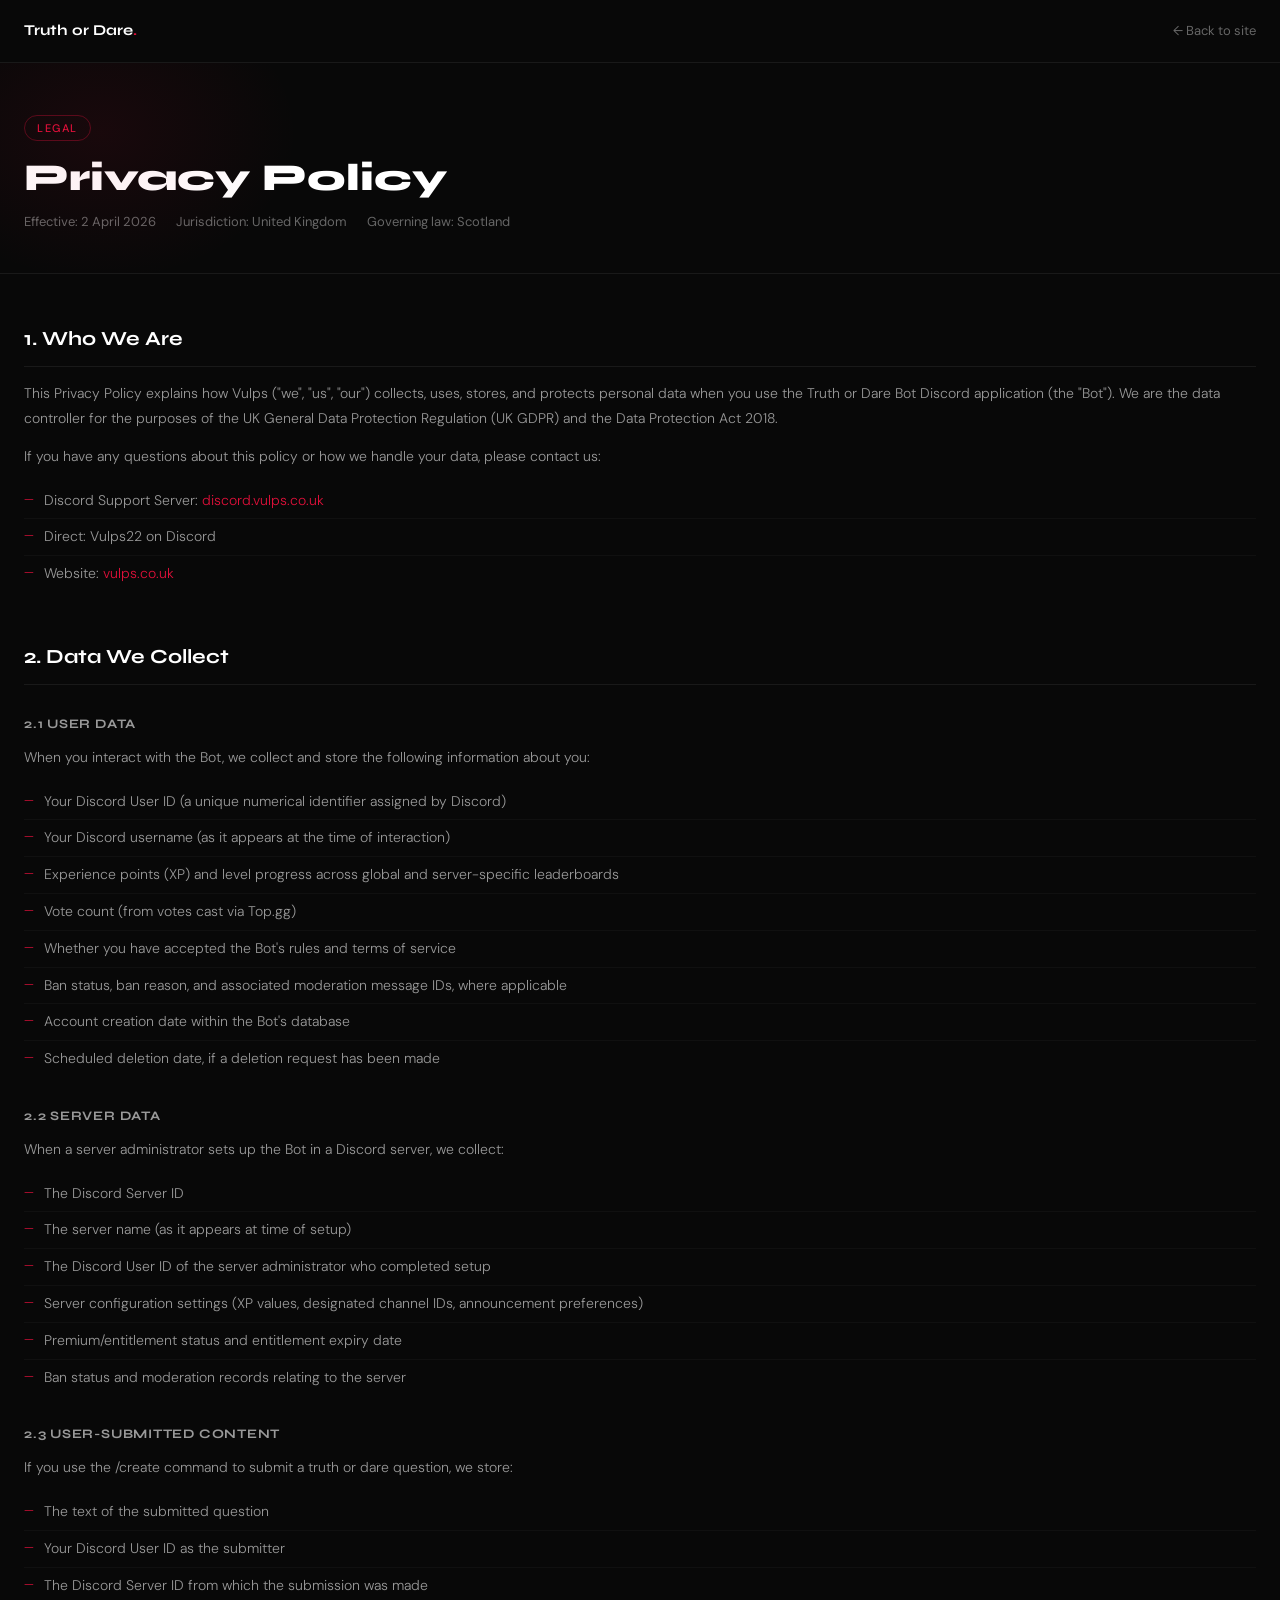
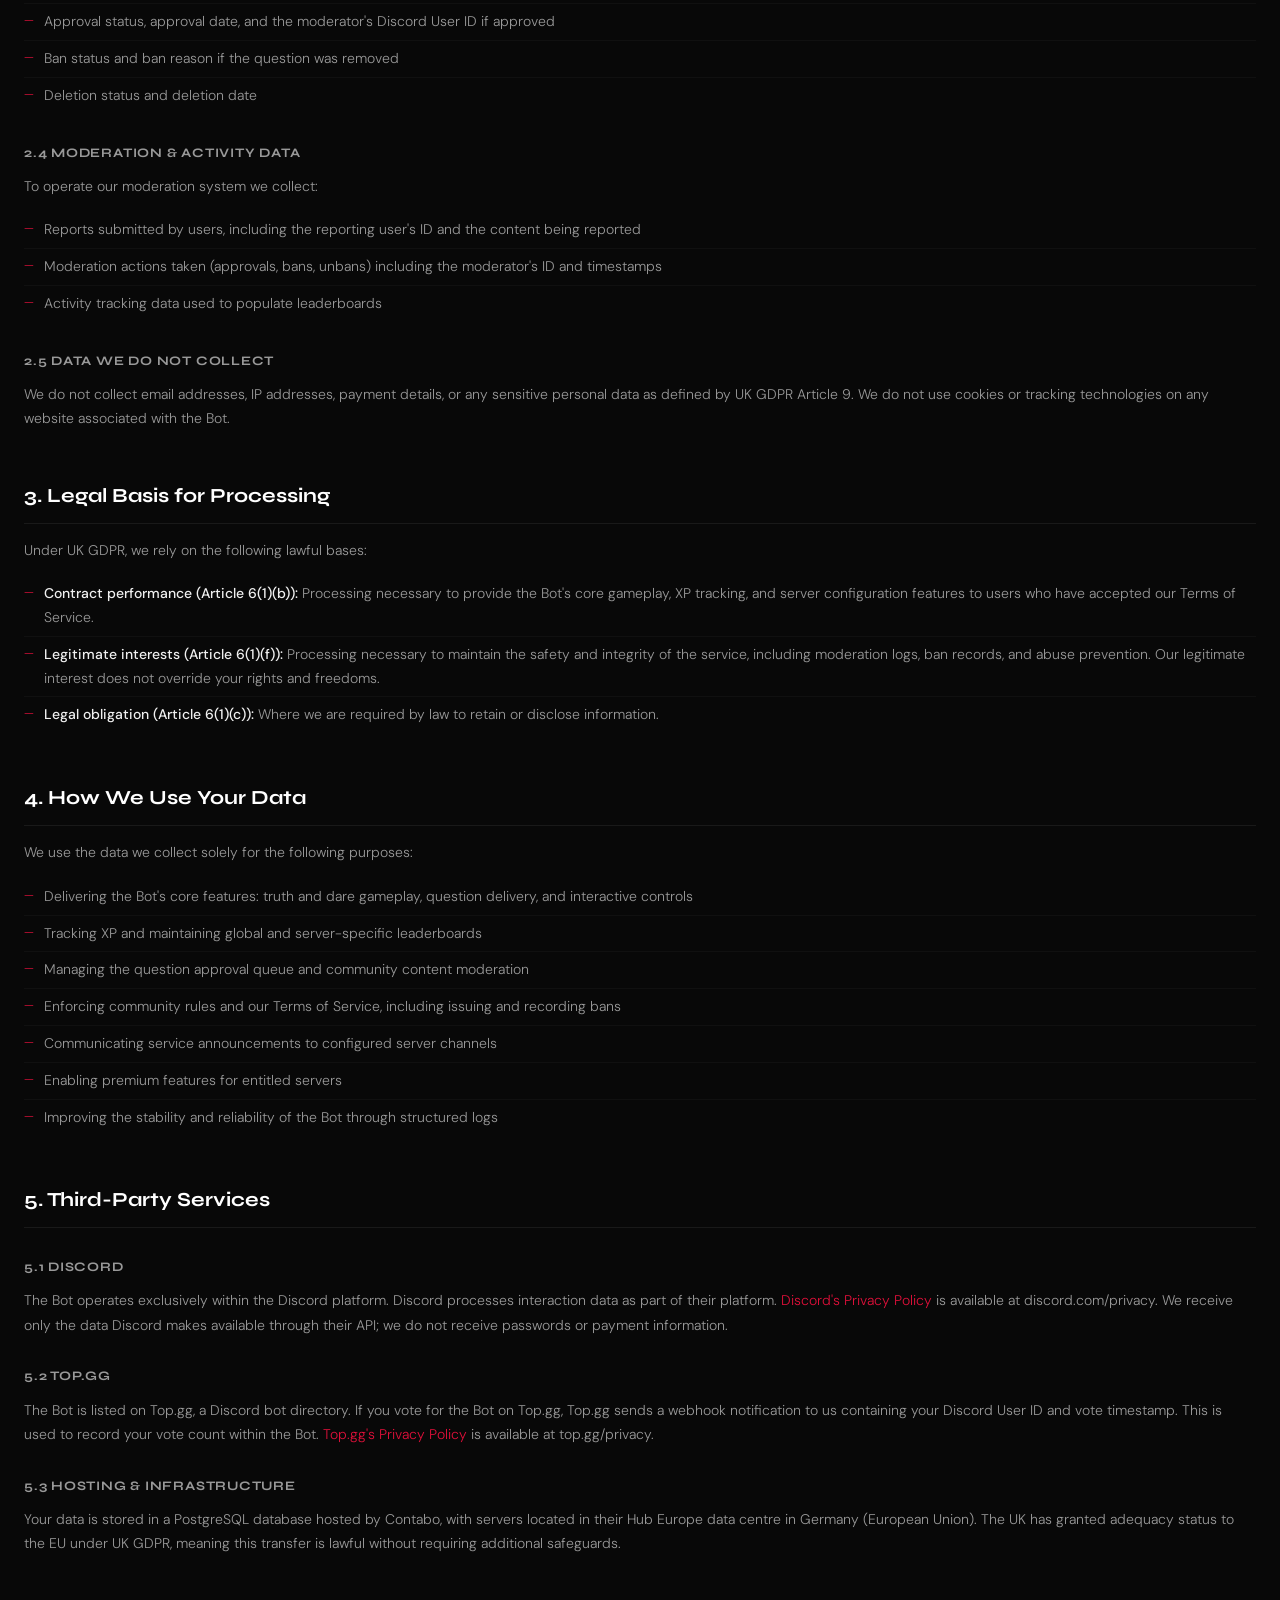
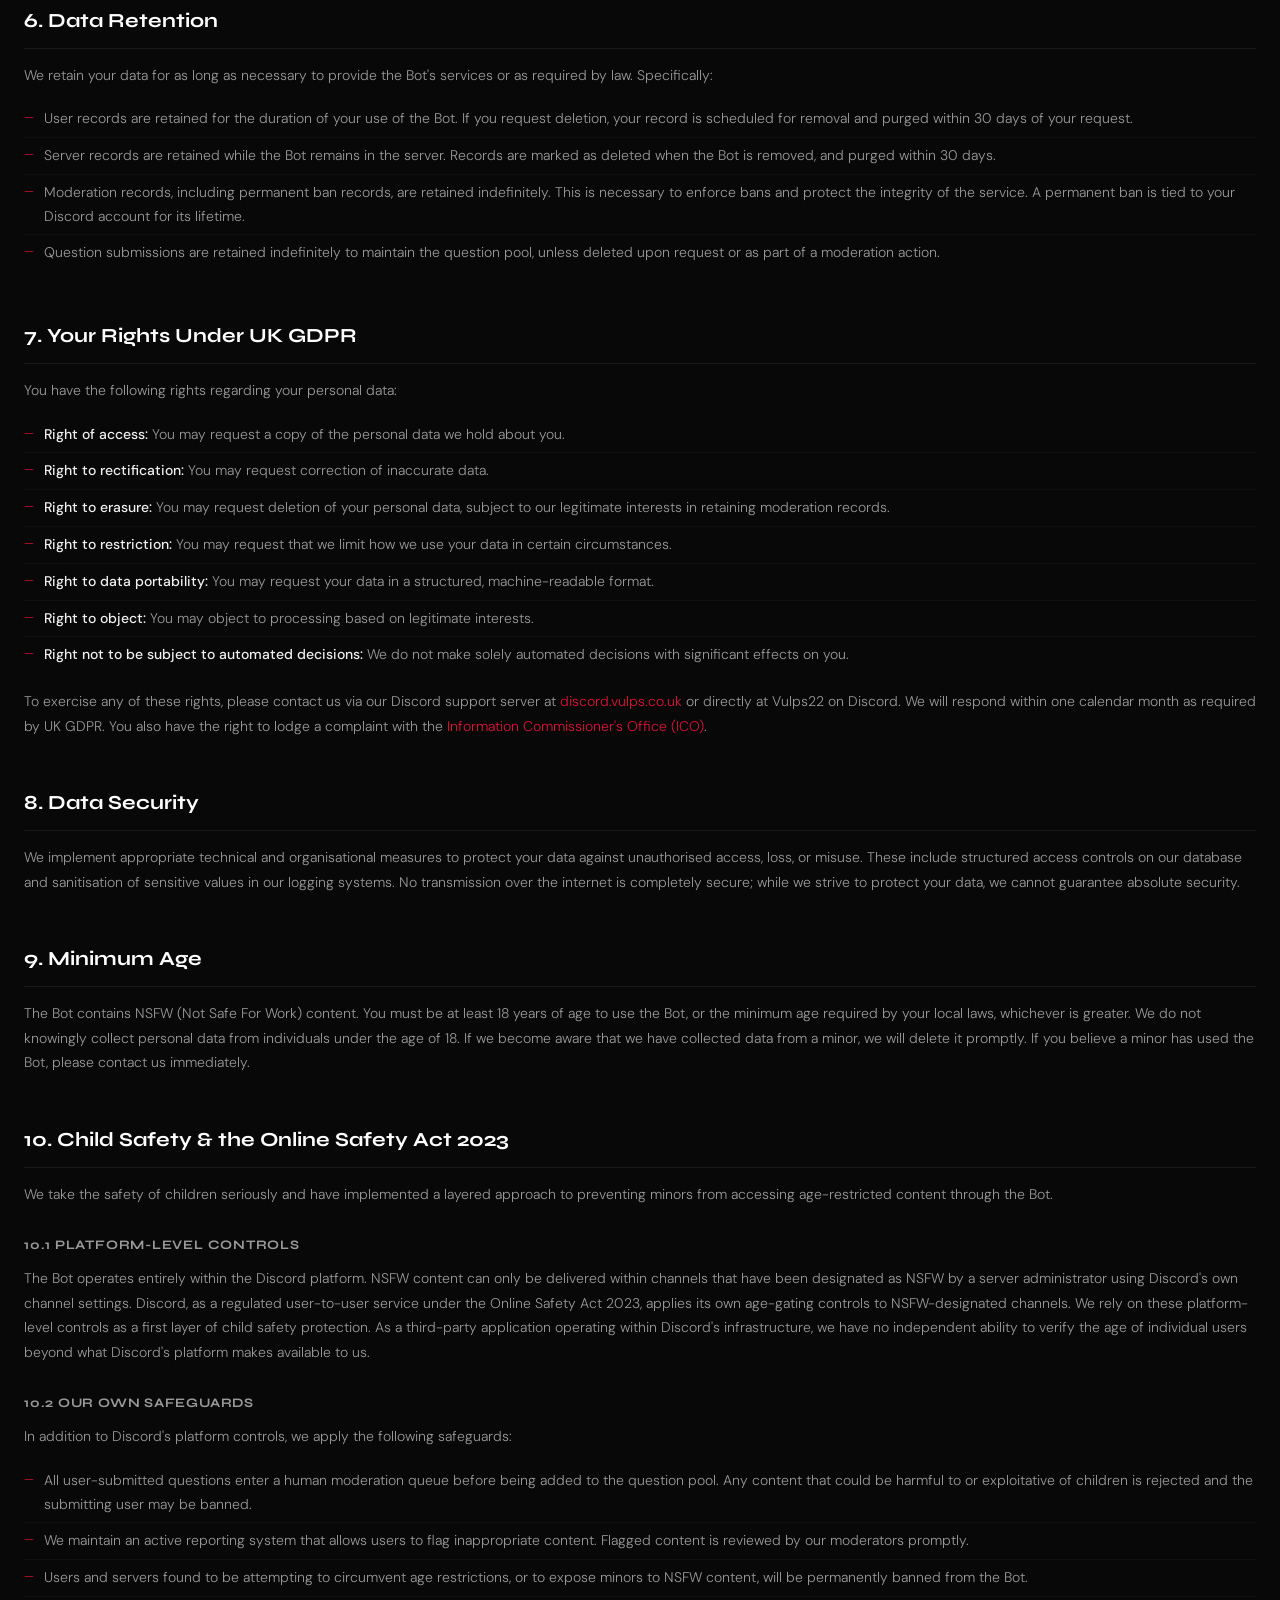
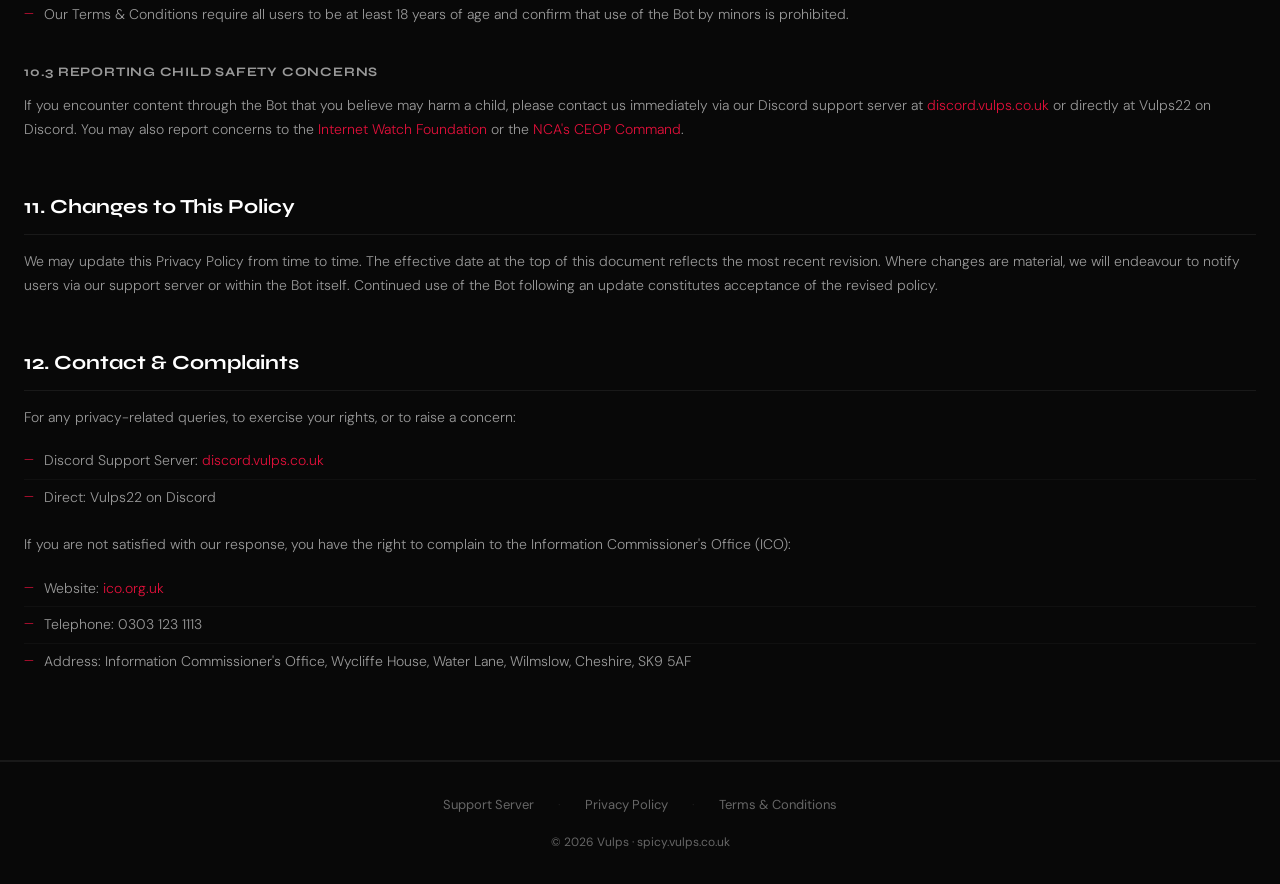
==== commit 12b3dea6: "remove draft document notice" ====
--- a/privacy.html
+++ b/privacy.html
@@ -27,8 +27,6 @@
 </div>
 
 <div class="policy-body">
-
-  <div class="draft-notice">Draft document — review with a qualified legal professional before publication.</div>
 
   <h2>1. Who We Are</h2>
   <p>This Privacy Policy explains how Vulps ("we", "us", "our") collects, uses, stores, and protects personal data when you use the Truth or Dare Bot Discord application (the "Bot"). We are the data controller for the purposes of the UK General Data Protection Regulation (UK GDPR) and the Data Protection Act 2018.</p>
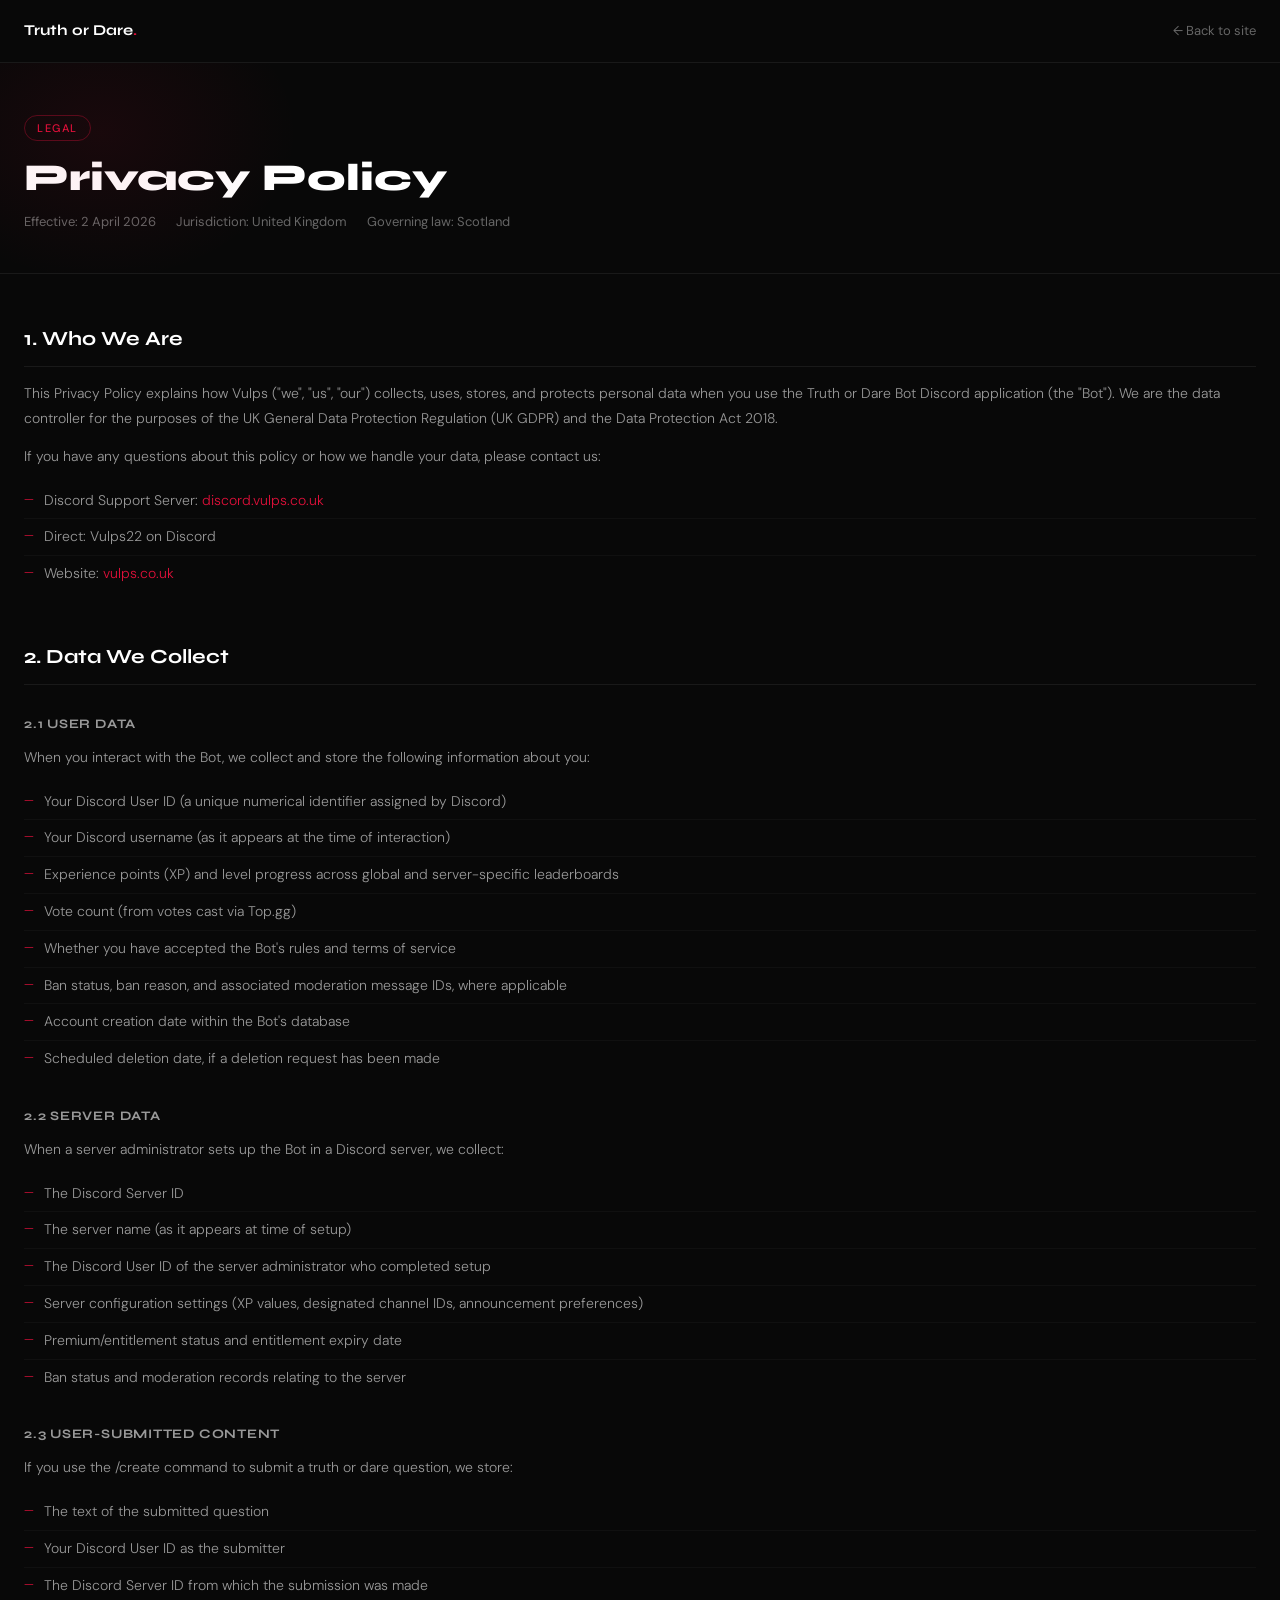
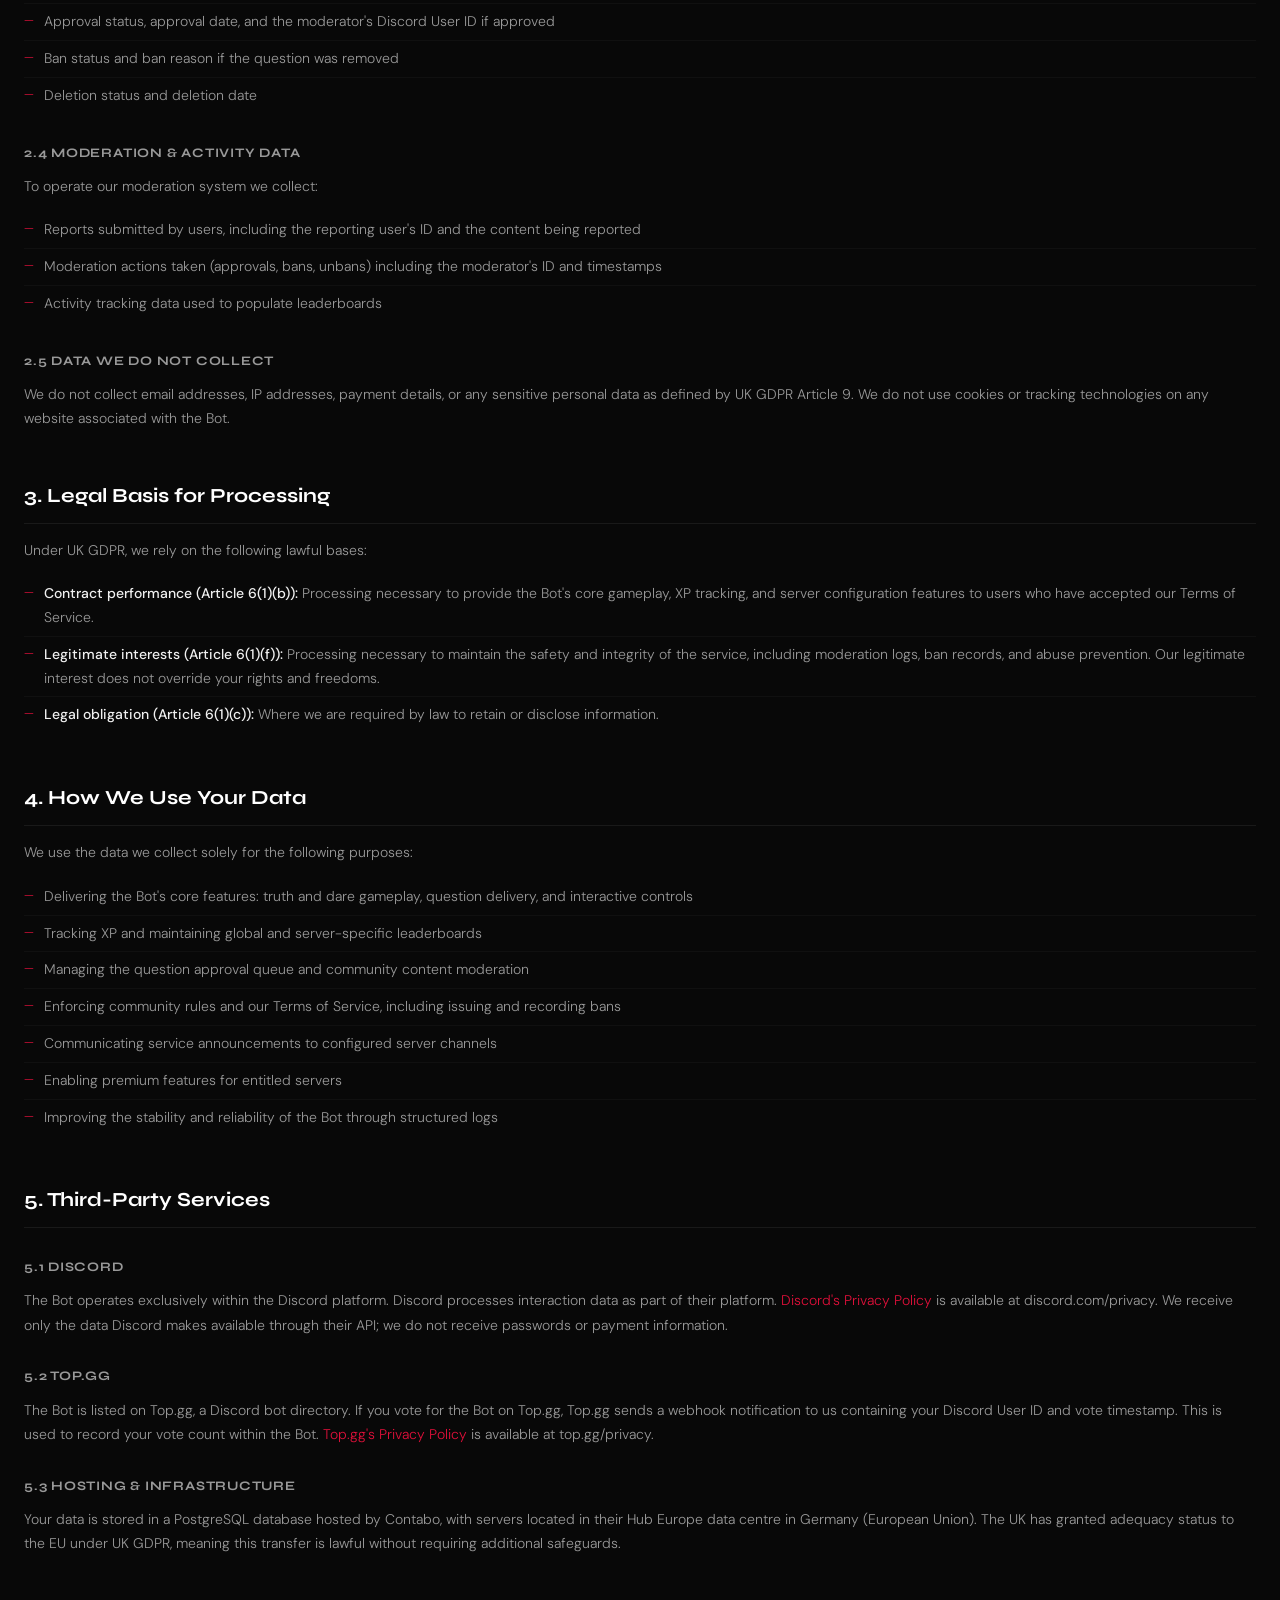
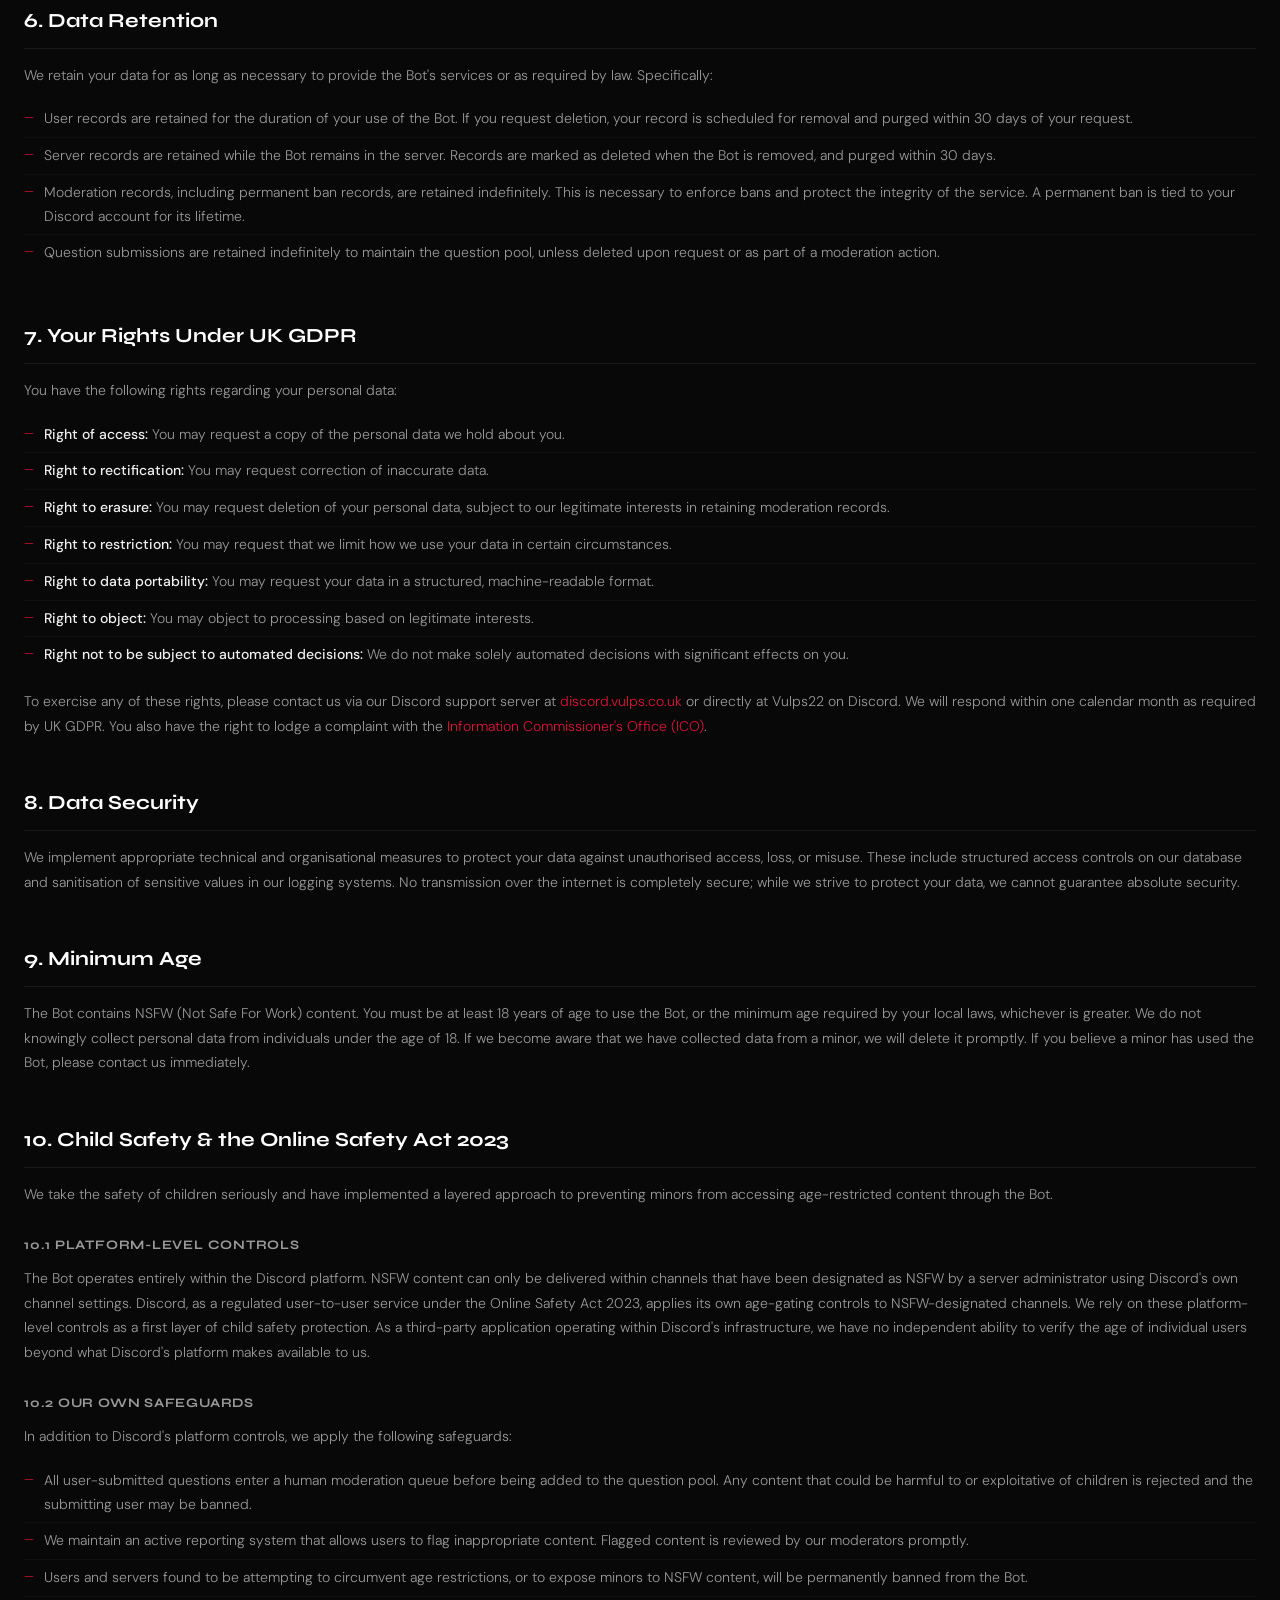
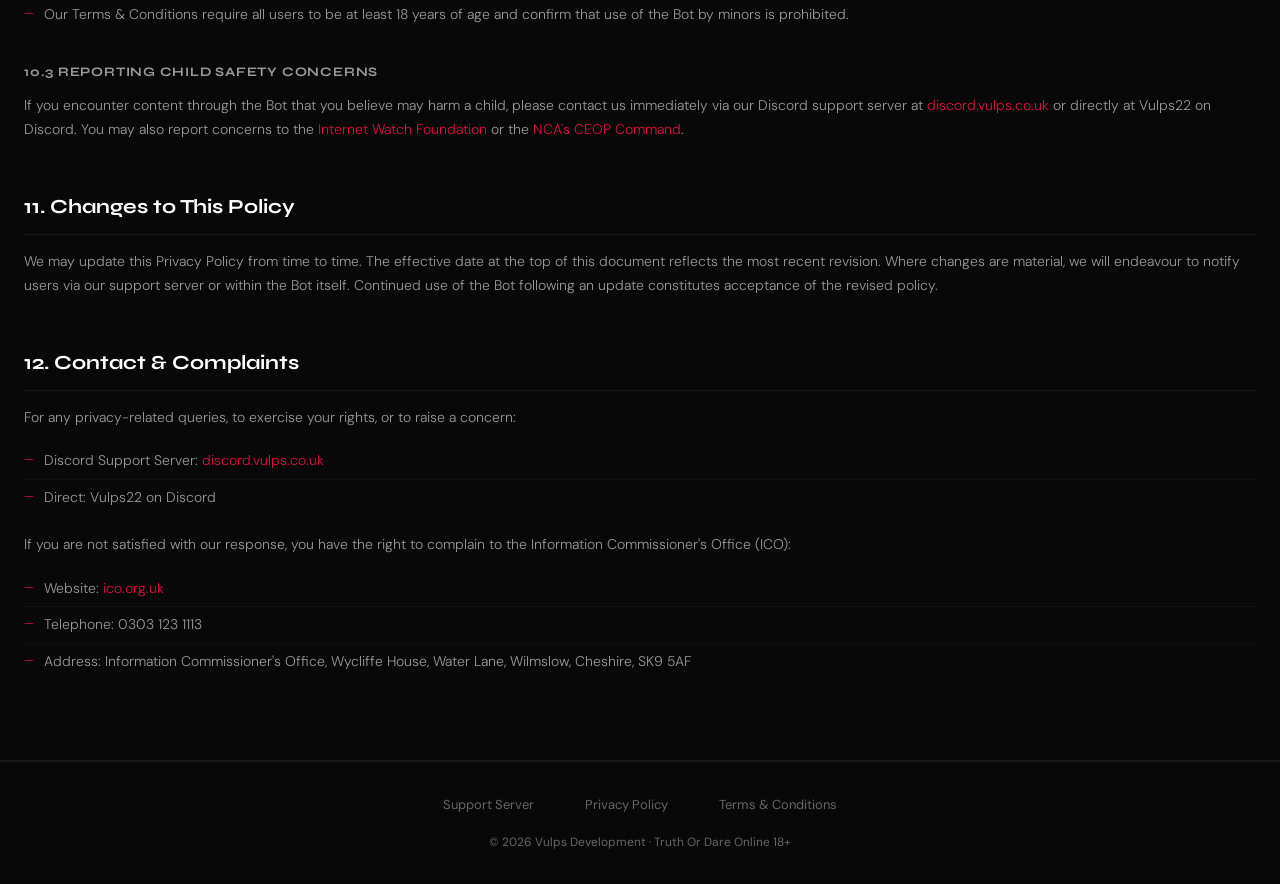
==== commit 2c03423d: "Improve footer" ====
--- a/privacy.html
+++ b/privacy.html
@@ -190,7 +190,7 @@
     <span class="sep">·</span>
     <a href="/terms">Terms &amp; Conditions</a>
   </div>
-  <div class="footer-copy">&copy; 2026 <a href="https://vulps.co.uk">Vulps</a> · <a href="https://spicy.vulps.co.uk">spicy.vulps.co.uk</a></div>
+  <div class="footer-copy">&copy; 2026 <a href="https://vulps.co.uk">Vulps Development</a> · <a href="https://spicy.vulps.co.uk">Truth Or Dare Online 18+</a></div>
 </footer>
 
 </div><!-- /wrap -->
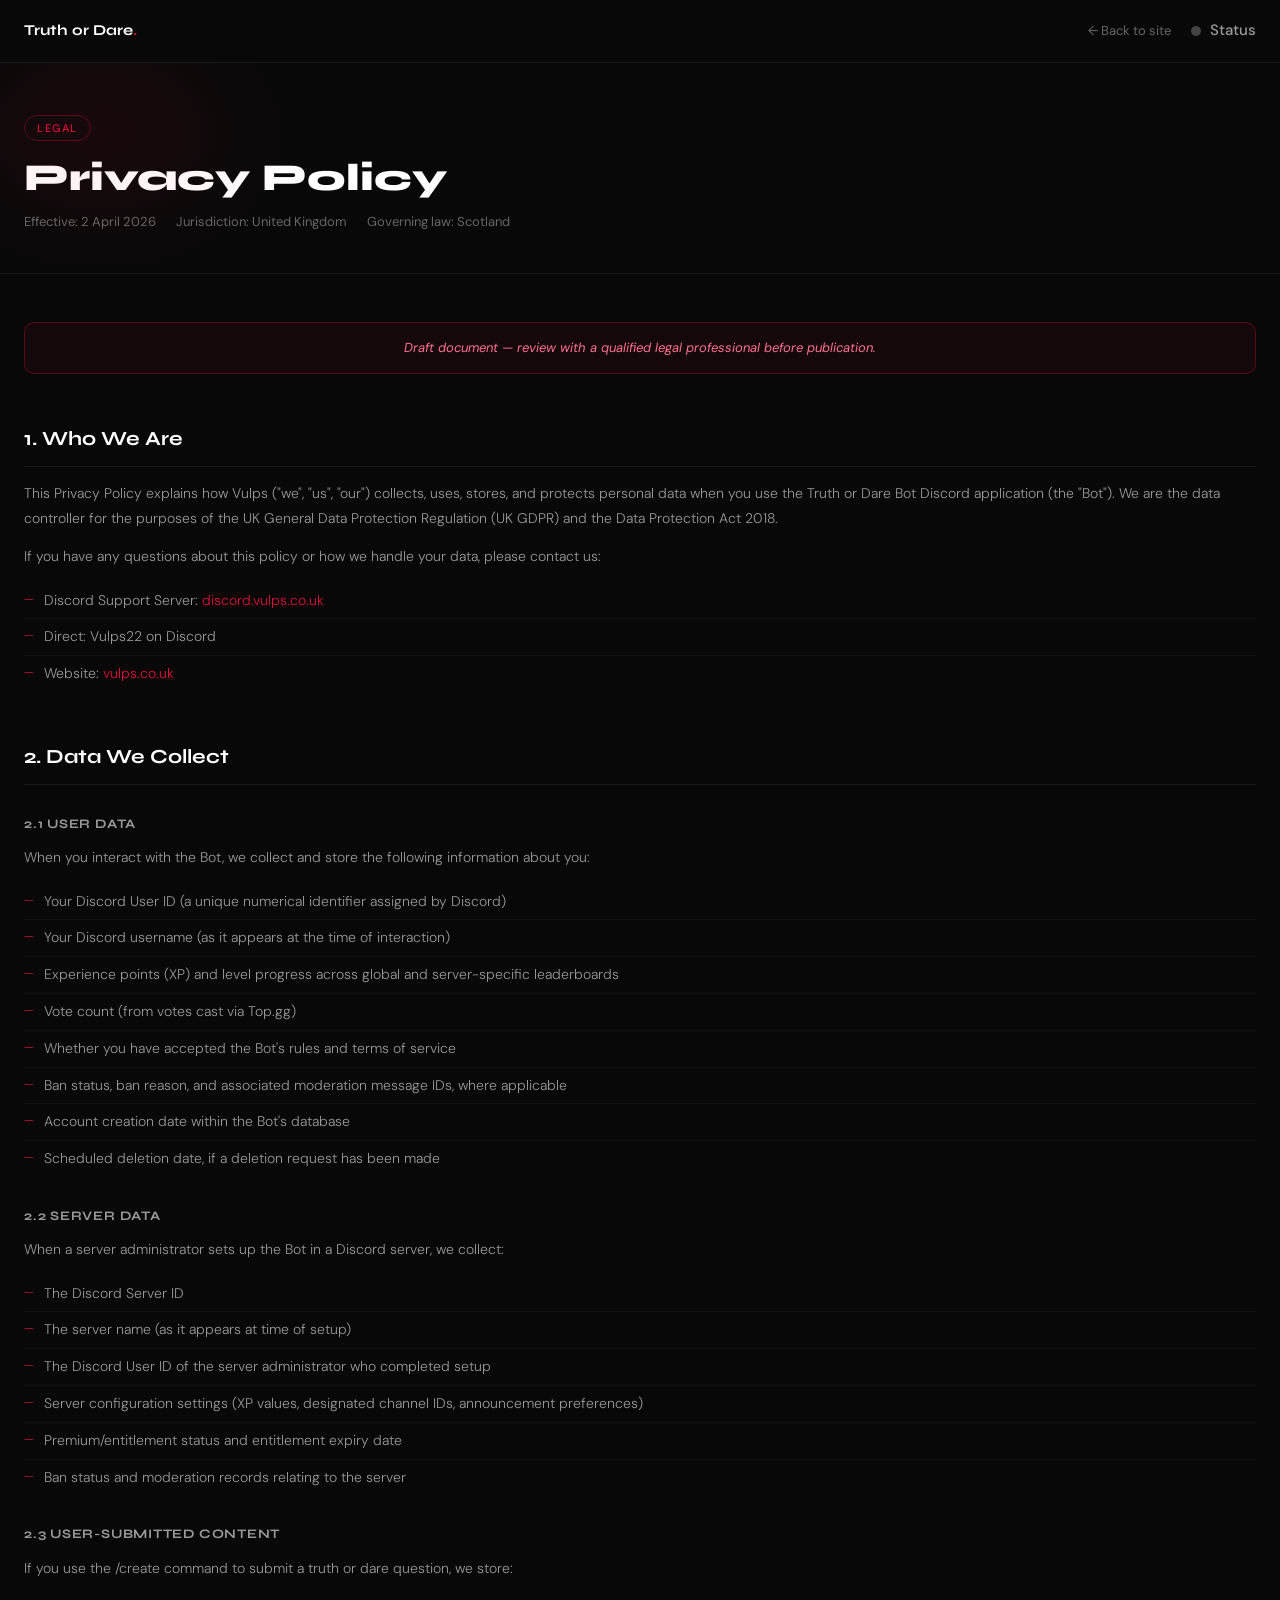
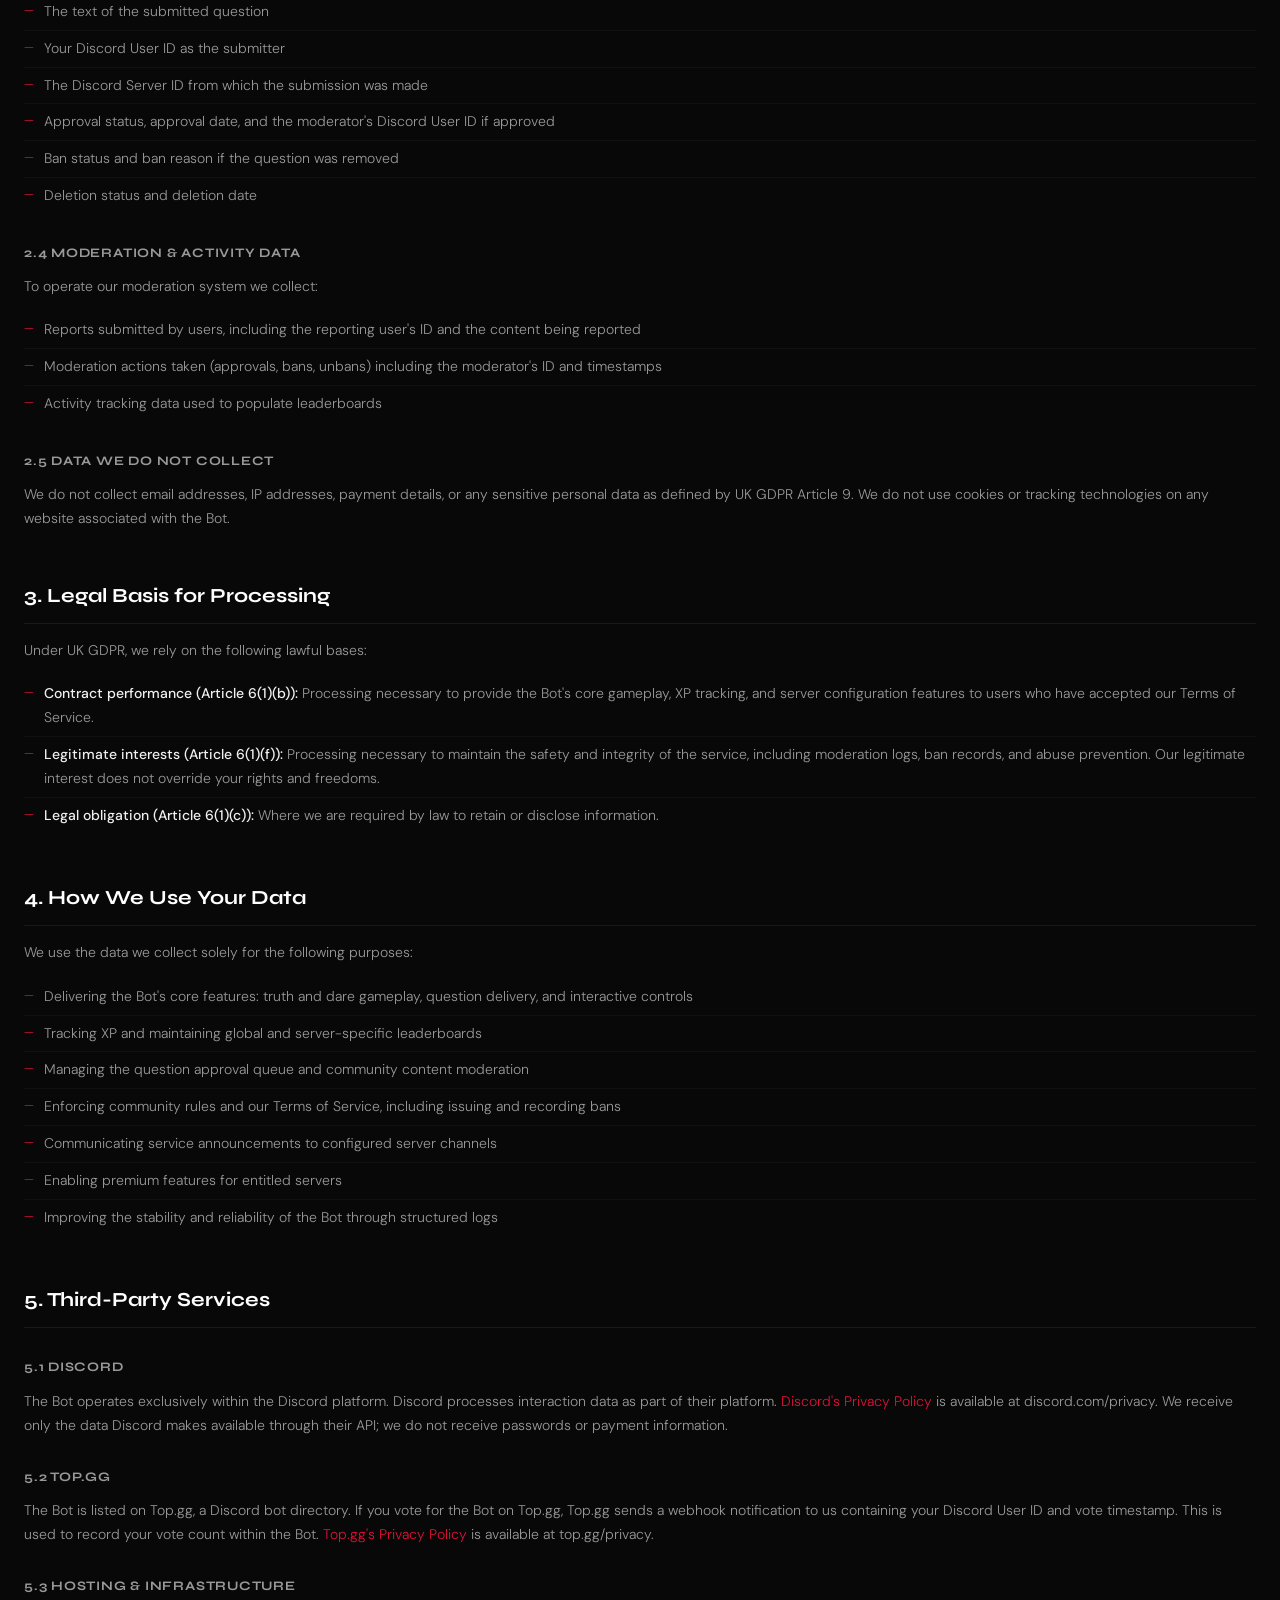
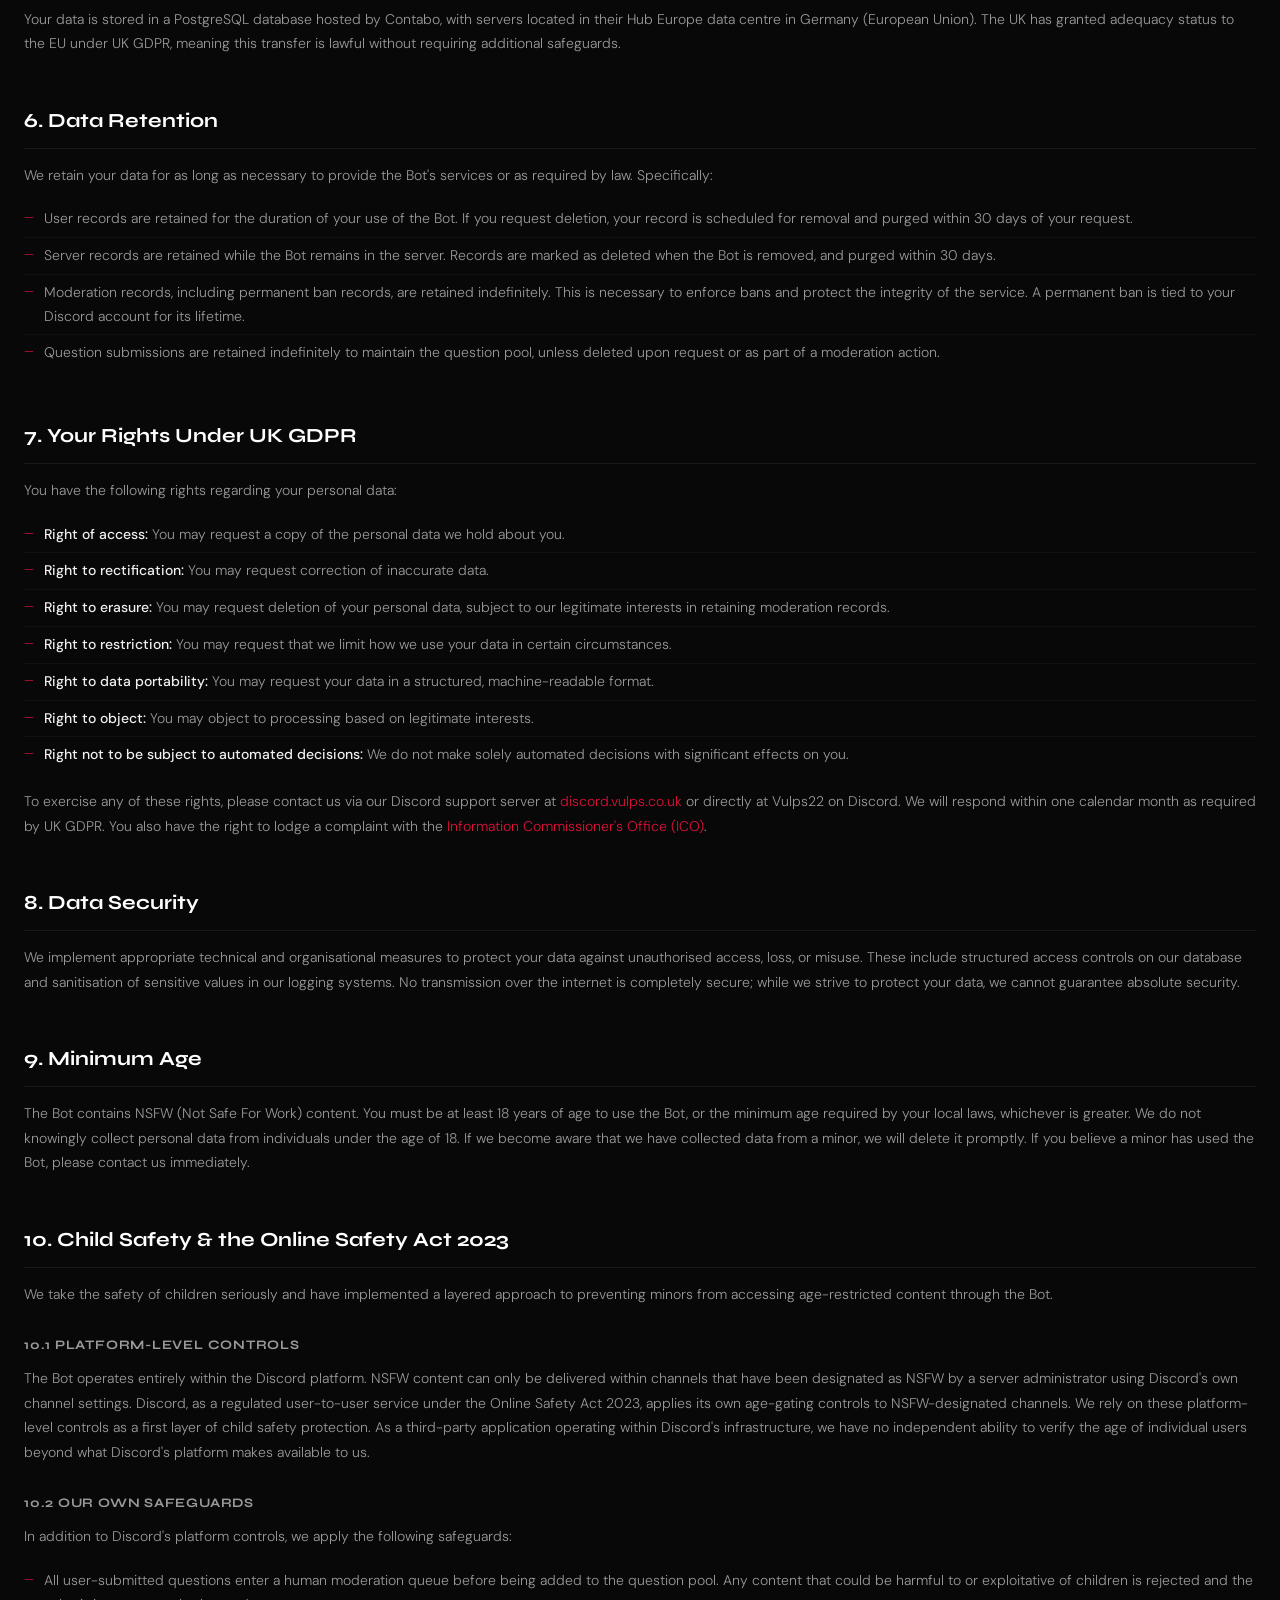
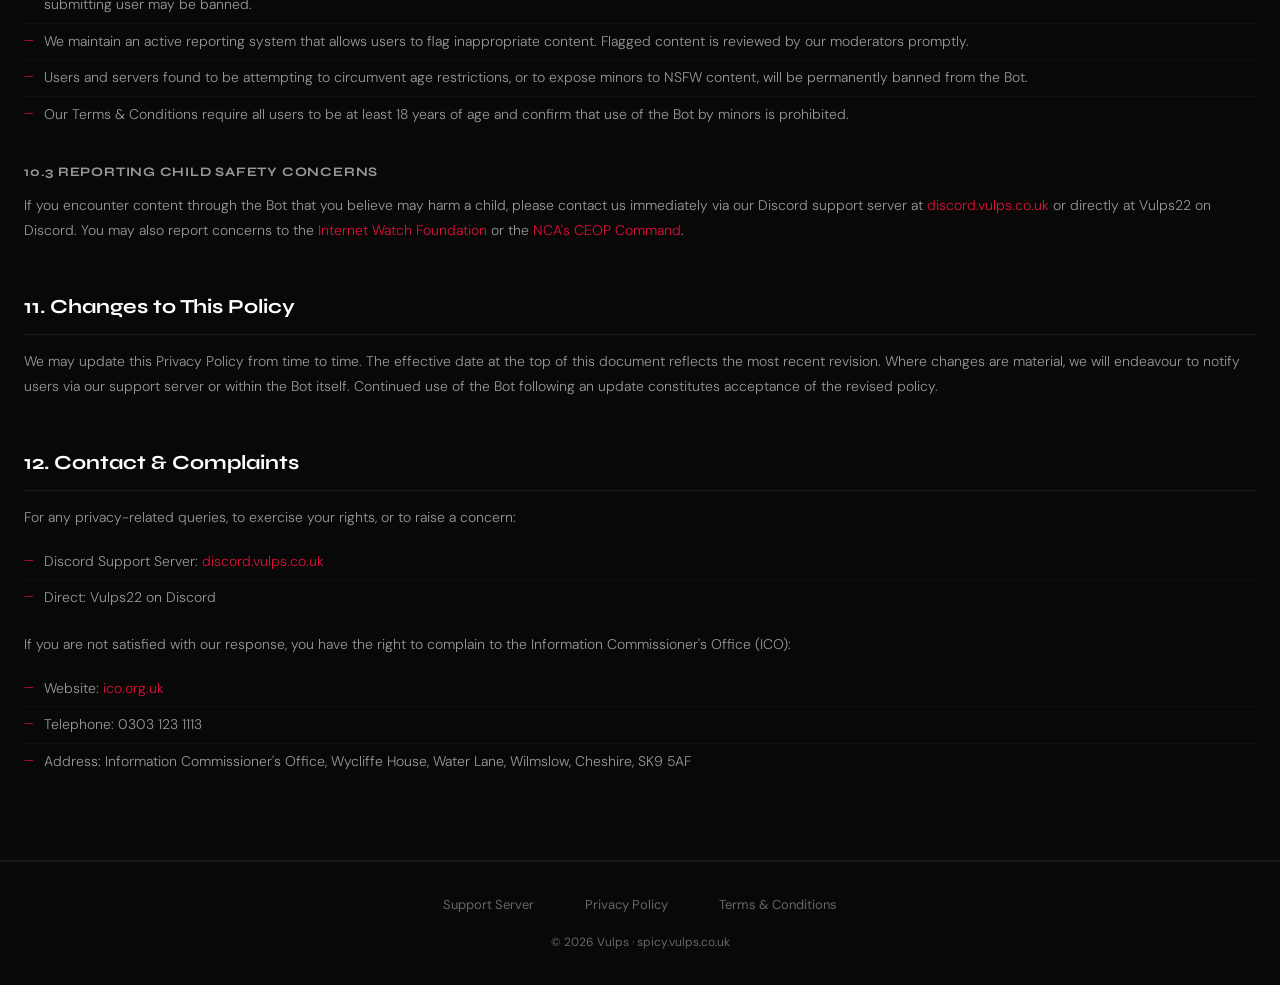
==== commit 2e078ec6: "add status indicator" ====
--- a/privacy.html
+++ b/privacy.html
@@ -13,7 +13,13 @@
 
 <nav>
   <a href="/" class="nav-brand">Truth or Dare<span>.</span></a>
-  <a href="/" class="nav-back">← Back to site</a>
+  <div class="nav-right">
+    <a href="/" class="nav-back">← Back to site</a>
+    <a href="https://status.vulps.co.uk" class="nav-status" id="nav-status" target="_blank" rel="noopener">
+      <span class="status-dot" id="status-dot"></span>
+      <span id="status-text">Status</span>
+    </a>
+  </div>
 </nav>
 
 <div class="page-header">
@@ -28,6 +34,8 @@
 
 <div class="policy-body">
 
+  <div class="draft-notice">Draft document — review with a qualified legal professional before publication.</div>
+
   <h2>1. Who We Are</h2>
   <p>This Privacy Policy explains how Vulps ("we", "us", "our") collects, uses, stores, and protects personal data when you use the Truth or Dare Bot Discord application (the "Bot"). We are the data controller for the purposes of the UK General Data Protection Regulation (UK GDPR) and the Data Protection Act 2018.</p>
   <p>If you have any questions about this policy or how we handle your data, please contact us:</p>
@@ -190,9 +198,10 @@
     <span class="sep">·</span>
     <a href="/terms">Terms &amp; Conditions</a>
   </div>
-  <div class="footer-copy">&copy; 2026 <a href="https://vulps.co.uk">Vulps Development</a> · <a href="https://spicy.vulps.co.uk">Truth Or Dare Online 18+</a></div>
+  <div class="footer-copy">&copy; 2026 <a href="https://vulps.co.uk">Vulps</a> · <a href="https://spicy.vulps.co.uk">spicy.vulps.co.uk</a></div>
 </footer>
 
 </div><!-- /wrap -->
+<script src="status.js"></script>
 </body>
 </html>
--- a/styles.css
+++ b/styles.css
@@ -223,6 +223,34 @@
 .nav-brand span { color: var(--red); }
 .nav-back { font-size: 13px; color: var(--muted); text-decoration: none; transition: color 0.15s; }
 .nav-back:hover { color: var(--red); }
+.nav-right { display: flex; align-items: center; gap: 20px; }
+.nav-status {
+  display: flex;
+  align-items: center;
+  gap: 9px;
+  font-size: 15px;
+  font-weight: 500;
+  color: var(--muted2);
+  text-decoration: none;
+  transition: color 0.15s;
+}
+.nav-status:hover { color: var(--text); }
+.status-dot {
+  width: 10px;
+  height: 10px;
+  border-radius: 50%;
+  background: #444;
+  flex-shrink: 0;
+  transition: background 0.3s, box-shadow 0.3s;
+}
+.status-dot.status-green { background: #3dba7a; box-shadow: 0 0 8px rgba(61,186,122,0.7); }
+.status-dot.status-amber { background: #f59e0b; box-shadow: 0 0 8px rgba(245,158,11,0.7); }
+.status-dot.status-red { background: #e0103a; box-shadow: 0 0 8px rgba(224,16,58,0.7); }
+.status-incident { font-size: 15px; line-height: 1; animation: status-throb 1.4s ease-in-out infinite; }
+@keyframes status-throb {
+  0%, 100% { transform: scale(1); opacity: 1; }
+  50% { transform: scale(1.35); opacity: 0.7; }
+}
 
 /* ── PAGE HEADER ─────────────────────── */
 .page-header {
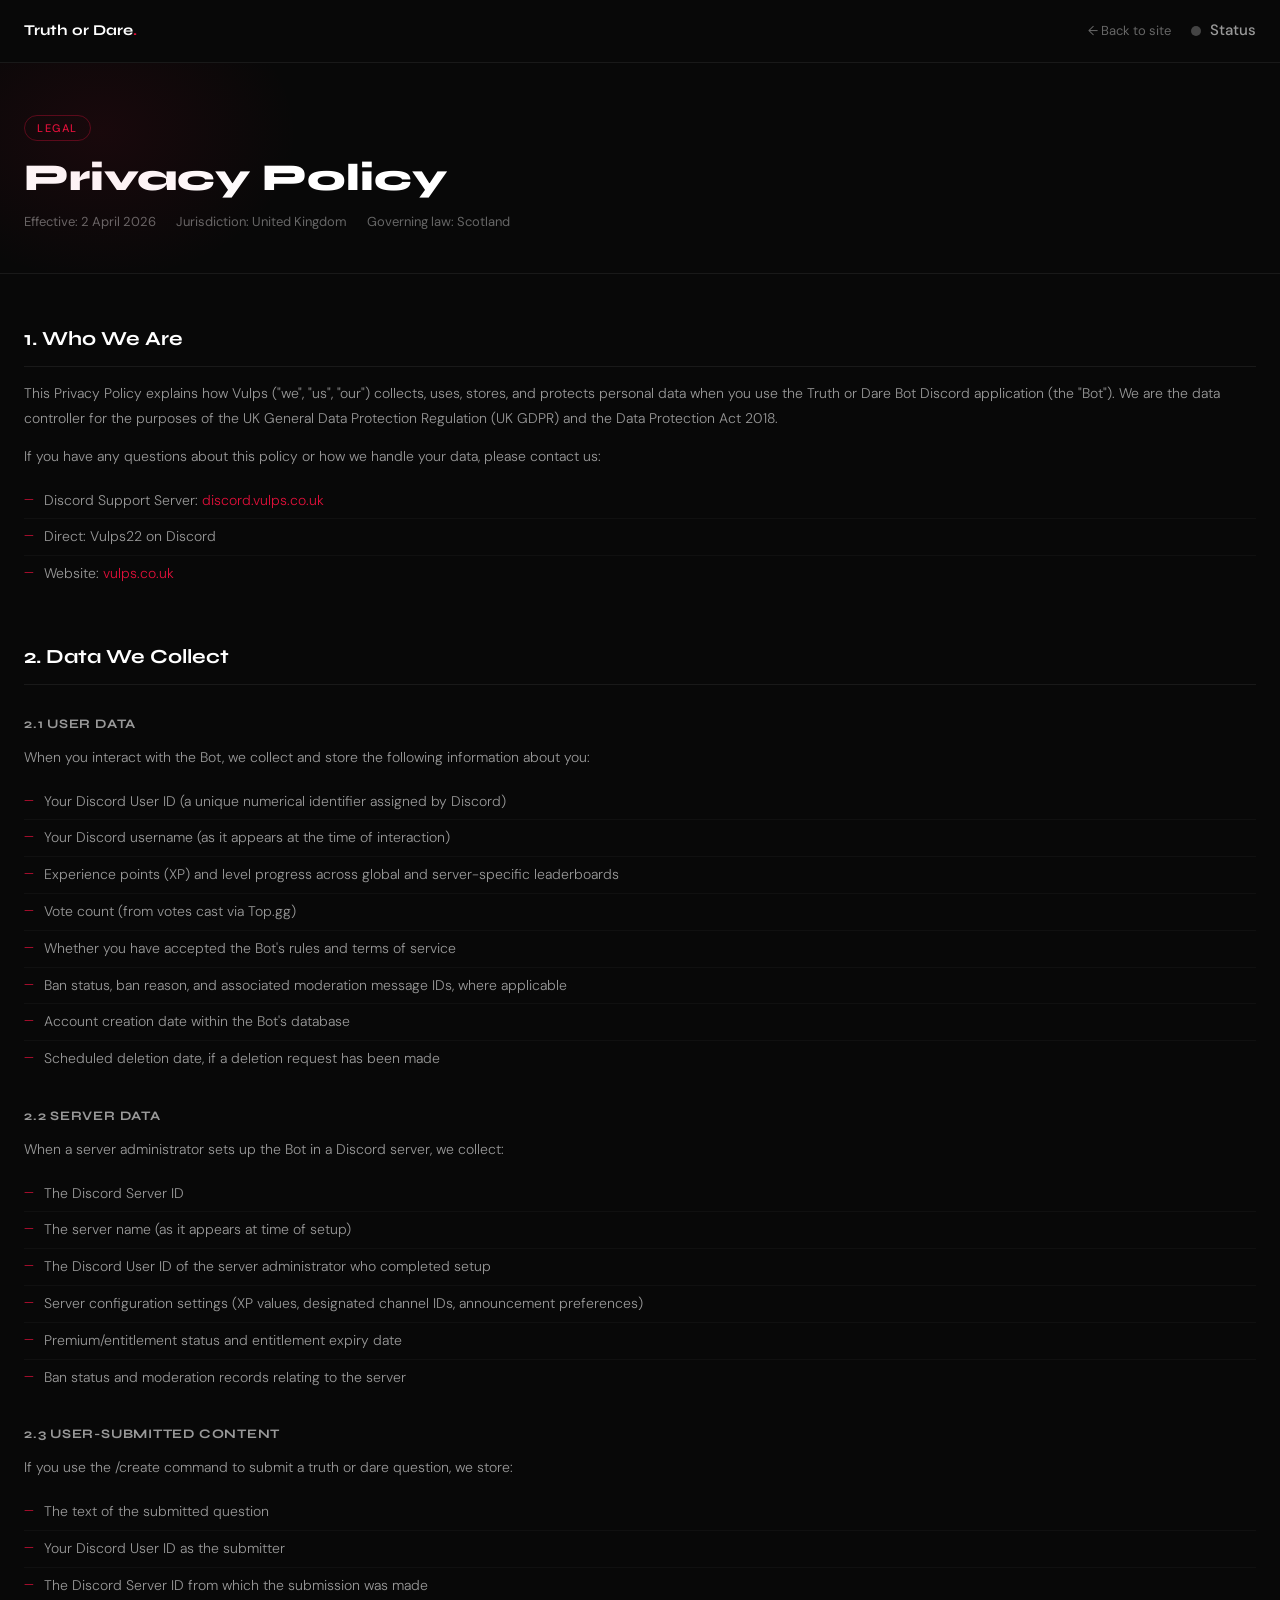
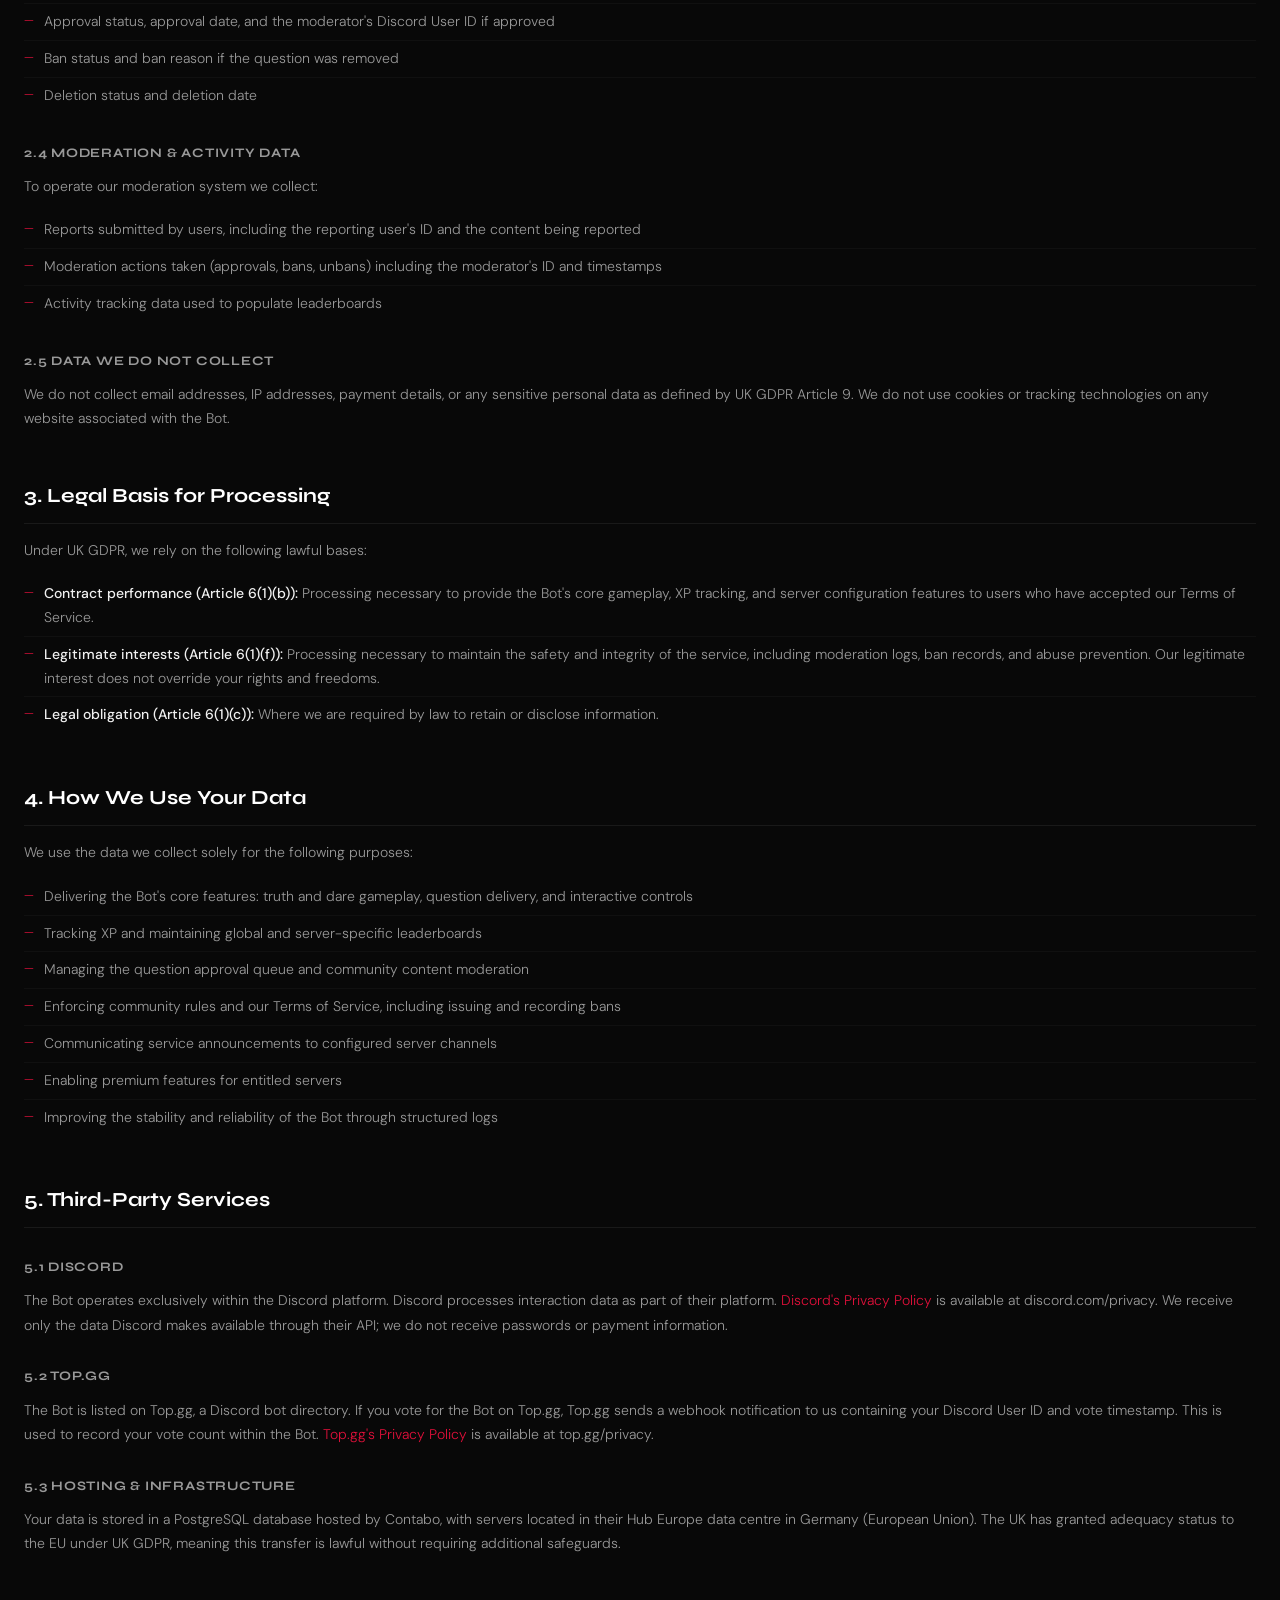
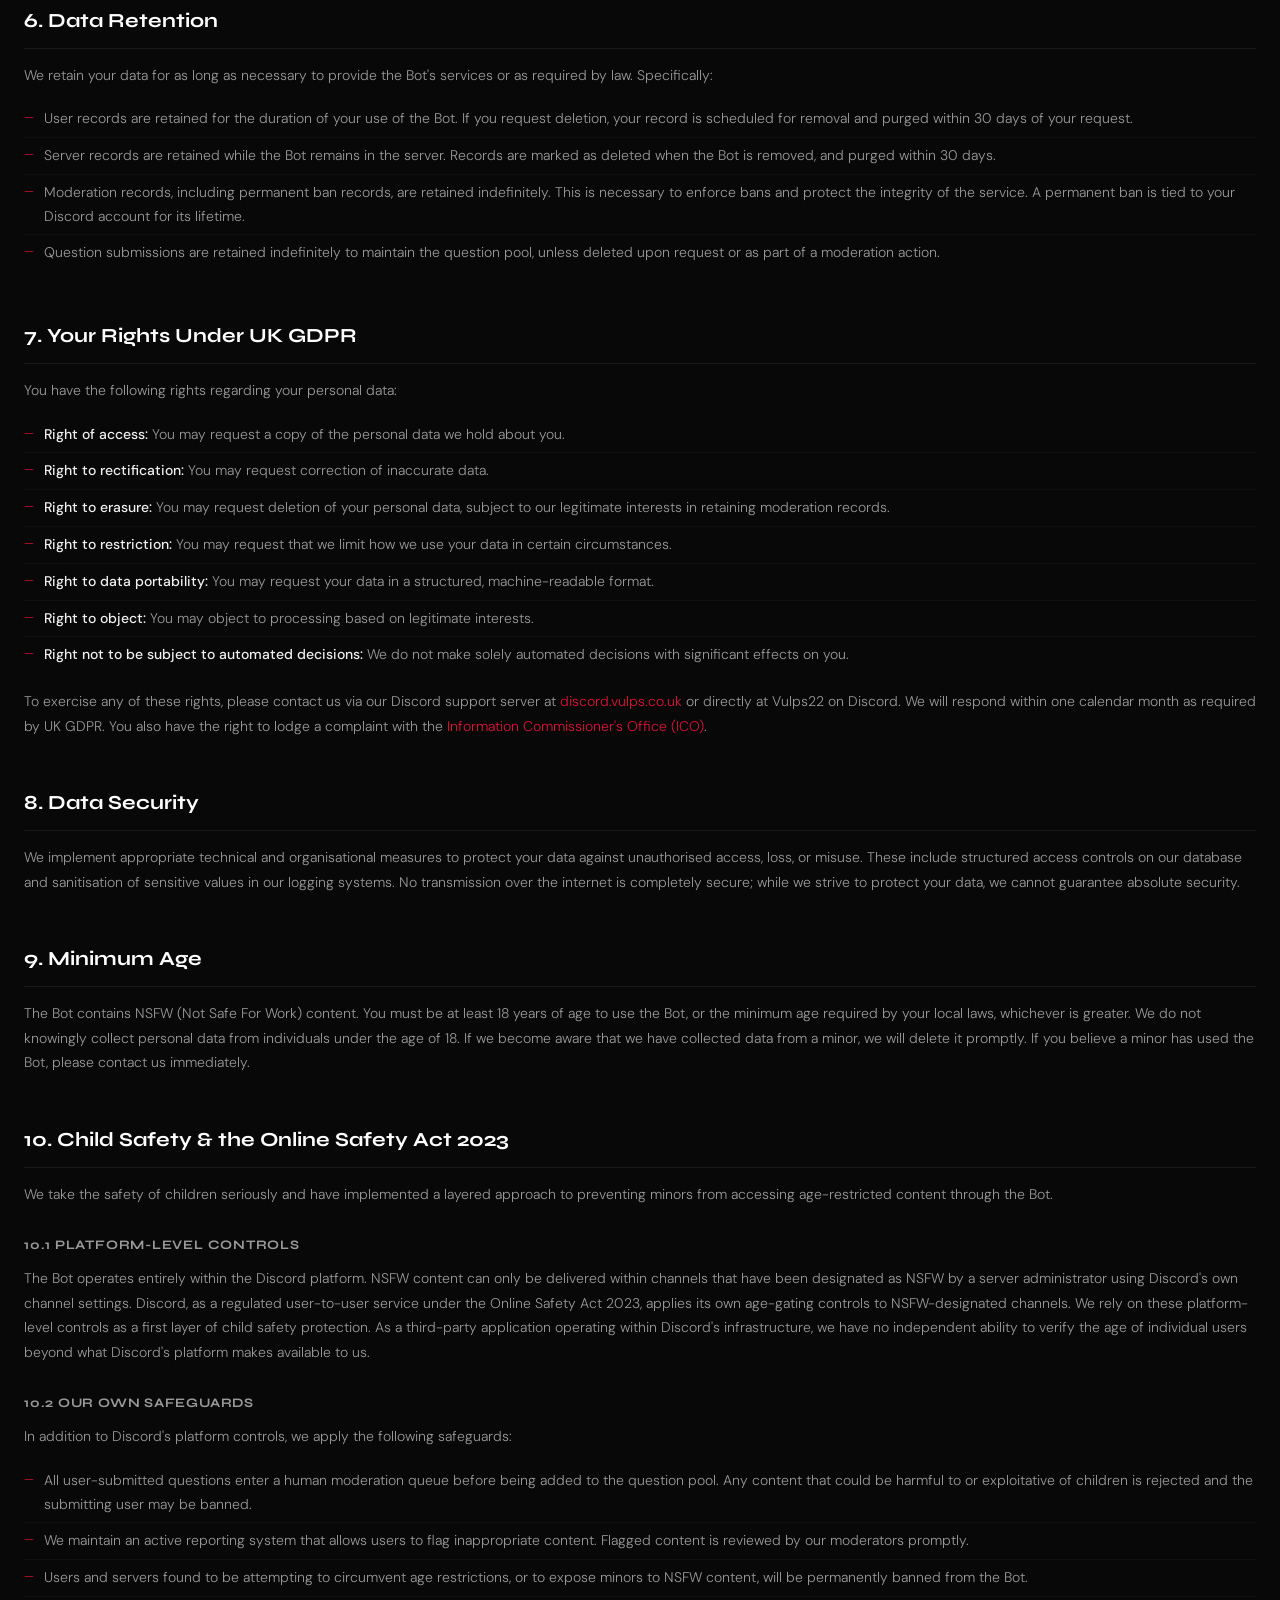
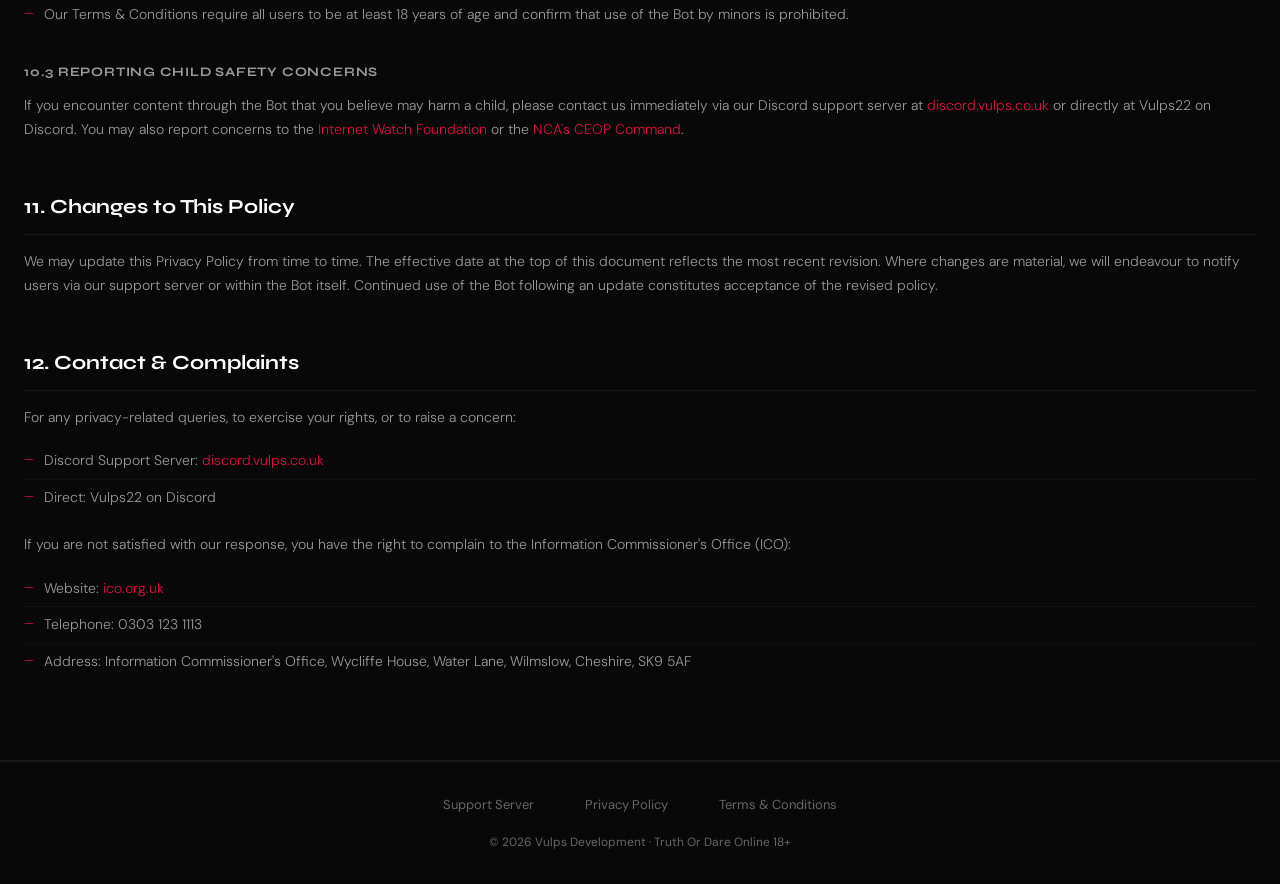
==== commit 0c137bce: "Merge branch 'main' of https://github.com/Vulps22/project-encourage-landing-page" ====
--- a/privacy.html
+++ b/privacy.html
@@ -34,8 +34,6 @@
 
 <div class="policy-body">
 
-  <div class="draft-notice">Draft document — review with a qualified legal professional before publication.</div>
-
   <h2>1. Who We Are</h2>
   <p>This Privacy Policy explains how Vulps ("we", "us", "our") collects, uses, stores, and protects personal data when you use the Truth or Dare Bot Discord application (the "Bot"). We are the data controller for the purposes of the UK General Data Protection Regulation (UK GDPR) and the Data Protection Act 2018.</p>
   <p>If you have any questions about this policy or how we handle your data, please contact us:</p>
@@ -198,7 +196,7 @@
     <span class="sep">·</span>
     <a href="/terms">Terms &amp; Conditions</a>
   </div>
-  <div class="footer-copy">&copy; 2026 <a href="https://vulps.co.uk">Vulps</a> · <a href="https://spicy.vulps.co.uk">spicy.vulps.co.uk</a></div>
+  <div class="footer-copy">&copy; 2026 <a href="https://vulps.co.uk">Vulps Development</a> · <a href="https://spicy.vulps.co.uk">Truth Or Dare Online 18+</a></div>
 </footer>
 
 </div><!-- /wrap -->
